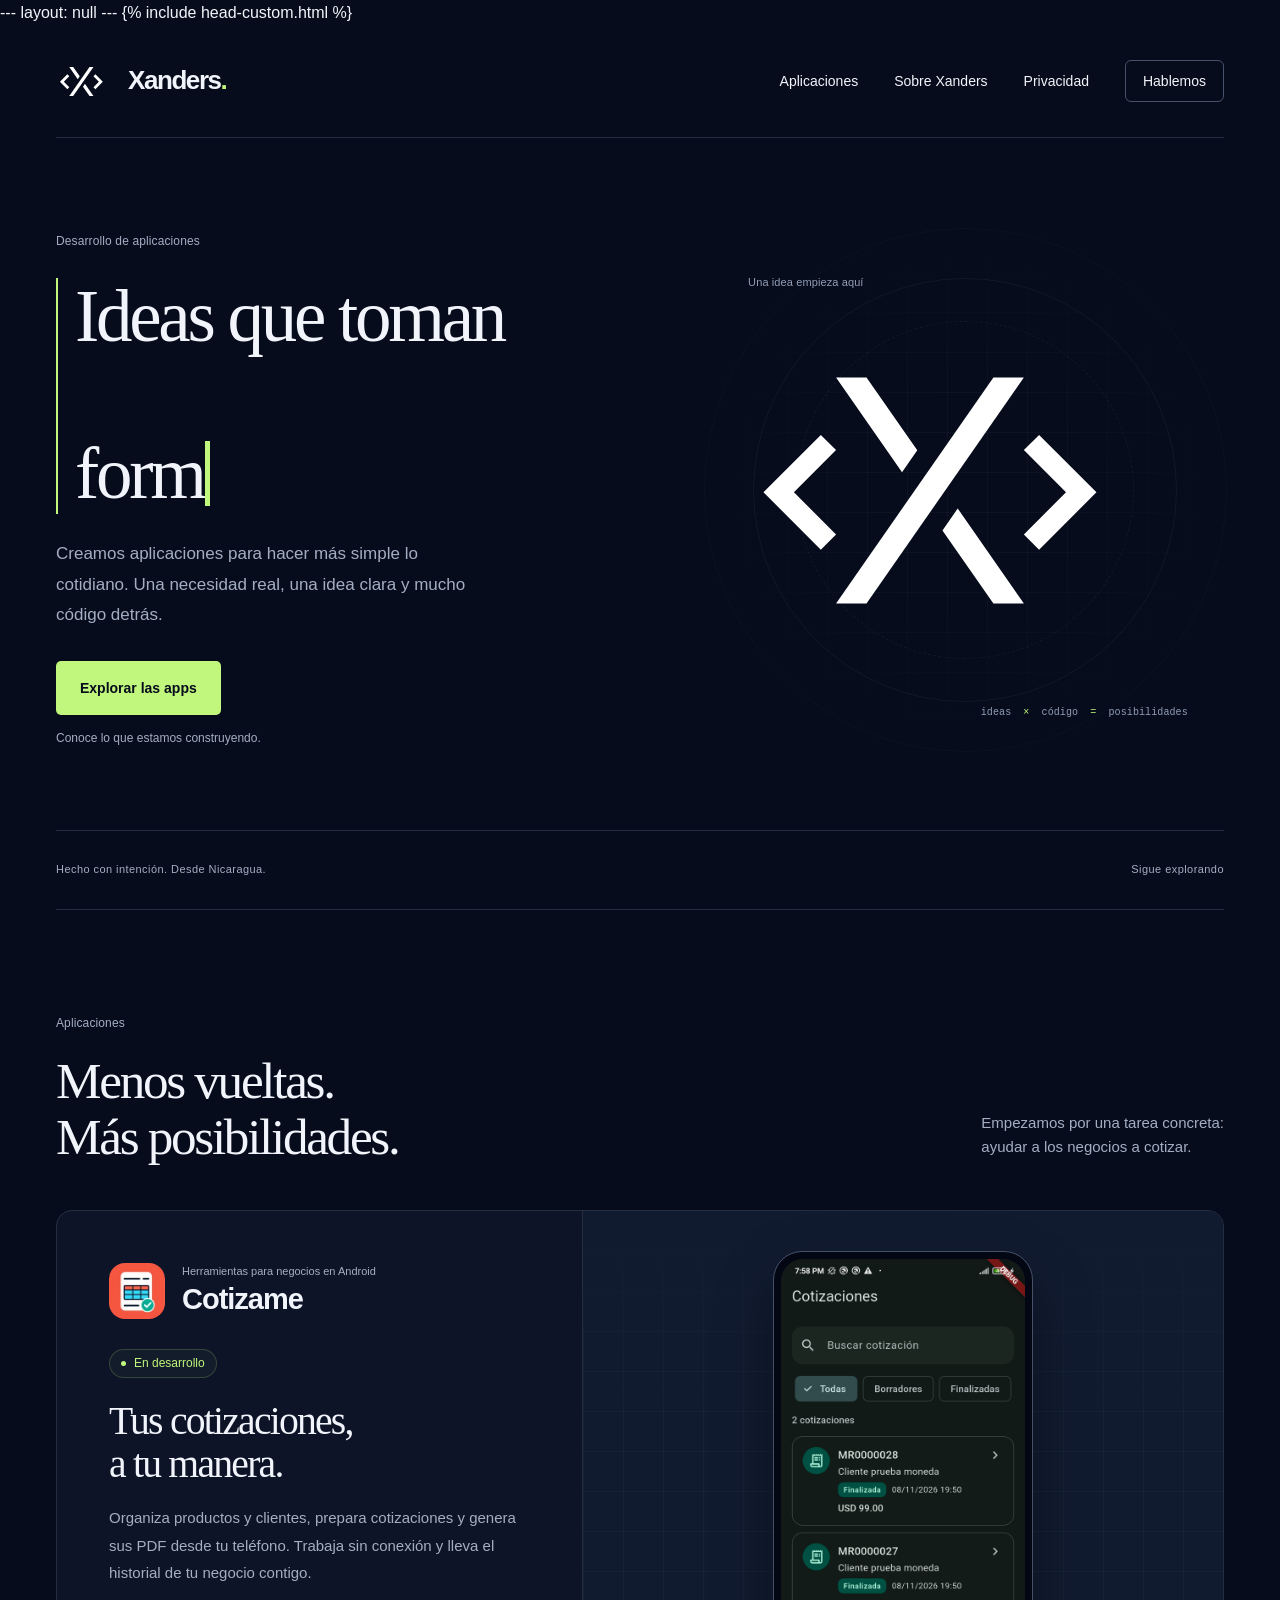
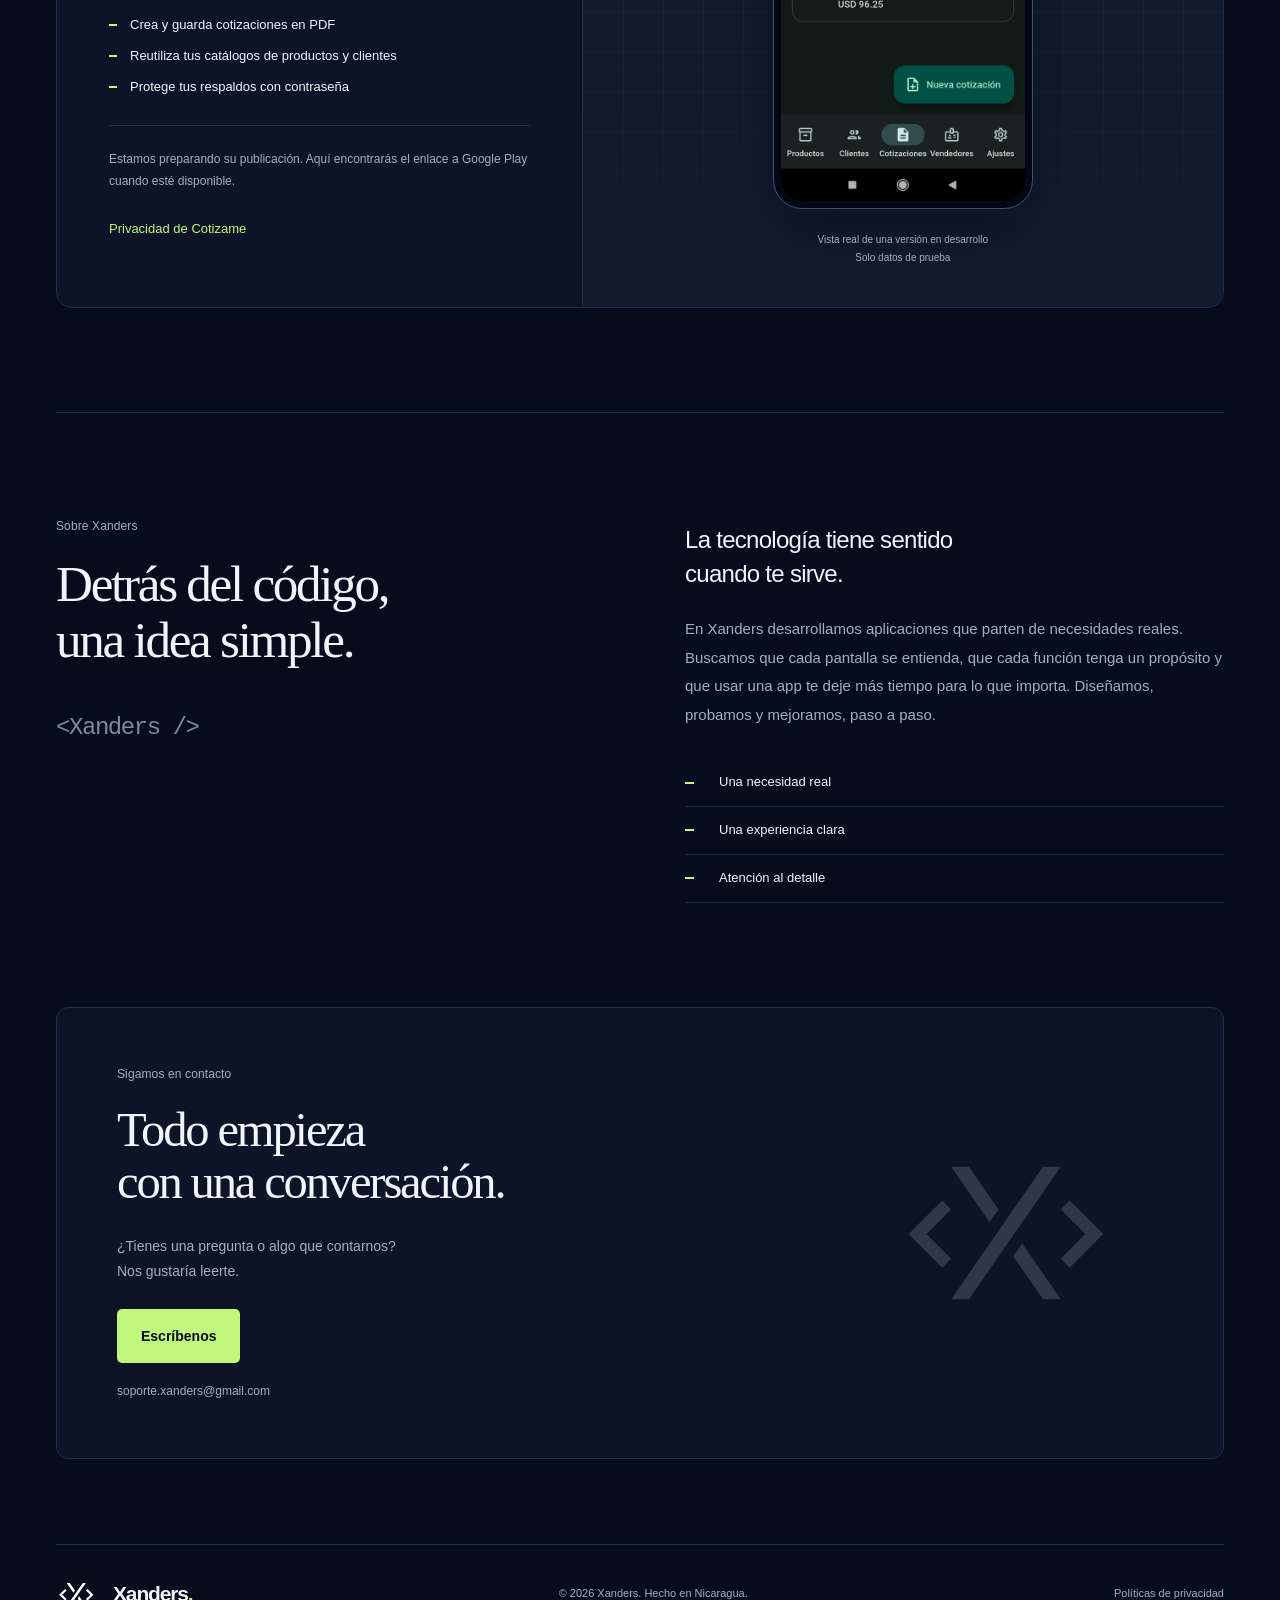
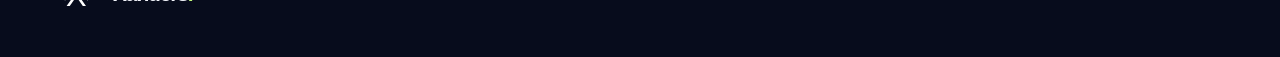
==== index.html @ b8c900ae "Move hero caret while typing" ====
---
layout: null
---
<!doctype html>
<html lang="es">
  <head>
    <meta charset="utf-8">
    <meta name="viewport" content="width=device-width, initial-scale=1">
    <meta name="theme-color" content="#070c1c">
    <meta name="description" content="Xanders desarrolla aplicaciones para hacer más simple lo cotidiano. Descubre Cotizame, nuestra app de cotizaciones para Android en desarrollo.">
    <meta property="og:type" content="website">
    <meta property="og:locale" content="es_NI">
    <meta property="og:site_name" content="Xanders">
    <meta property="og:title" content="Xanders — Ideas que toman forma de app">
    <meta property="og:description" content="Aplicaciones con una idea clara: hacer más simple lo cotidiano. Conoce lo que estamos construyendo.">
    <meta property="og:url" content="https://xanders.me/">
    <link rel="canonical" href="https://xanders.me/">
    <link rel="icon" href="/assets/xanders/favicon.svg" type="image/svg+xml">
    <link rel="stylesheet" href="/assets/xanders/site.css?v=5">
    <title>Xanders — Ideas que toman forma de app</title>
    {% include head-custom.html %}
  </head>
  <body id="inicio">
    <a class="skip-link" href="#contenido">Saltar al contenido</a>

    <header class="site-header wrap">
      <a class="brand" href="#inicio" aria-label="Xanders, inicio">
        <img src="/assets/xanders/logo.svg" width="60" height="37" alt="">
        <span>Xanders<span class="brand-dot">.</span></span>
      </a>
      <nav aria-label="Navegación principal">
        <a href="#aplicaciones">Aplicaciones</a>
        <a href="#nosotros">Sobre Xanders</a>
        <a href="/privacidad/">Privacidad</a>
        <a class="nav-contact" href="#contacto">Hablemos</a>
      </nav>
    </header>

    <main id="contenido" tabindex="-1">
      <section class="hero wrap" aria-labelledby="hero-title">
        <div class="hero-copy">
          <p class="eyebrow">Desarrollo de aplicaciones</p>
          <h1 id="hero-title">Ideas que toman<br>forma de app.</h1>
          <p class="hero-description">Creamos aplicaciones para hacer más simple lo cotidiano. Una necesidad real, una idea clara y mucho código detrás.</p>
          <a class="button button-primary" href="#aplicaciones">Explorar las apps</a>
          <p class="hero-footnote">Conoce lo que estamos construyendo.</p>
        </div>

        <div class="hero-art" aria-hidden="true">
          <div class="art-grid"></div>
          <span class="art-caption art-caption-top">Una idea empieza aquí</span>
          <div class="logo-orbit"></div>
          <img class="hero-logo" src="/assets/xanders/logo.svg" width="459" height="283" alt="" fetchpriority="high">
          <span class="art-caption art-caption-bottom">ideas <span>×</span> código <span>=</span> posibilidades</span>
        </div>

        <div class="hero-baseline">
          <span>Hecho con intención. Desde Nicaragua.</span>
          <a href="#aplicaciones">Sigue explorando</a>
        </div>
      </section>

      <section class="apps-section section wrap" id="aplicaciones" aria-labelledby="apps-title">
        <div class="section-heading">
          <div>
            <p class="eyebrow">Aplicaciones</p>
            <h2 id="apps-title">Menos vueltas.<br>Más posibilidades.</h2>
          </div>
          <p>Empezamos por una tarea concreta:<br class="desktop-break"> ayudar a los negocios a cotizar.</p>
        </div>

        <article class="app-card" aria-labelledby="cotizame-title">
          <div class="app-copy">
            <div class="app-heading">
              <img class="app-icon" src="/assets/xanders/cotizame-icon.webp" width="64" height="64" alt="" loading="lazy" decoding="async">
              <div>
                <p class="app-platform">Herramientas para negocios en Android</p>
                <h3 id="cotizame-title">Cotizame</h3>
              </div>
            </div>
            <p class="status"><span aria-hidden="true"></span> En desarrollo</p>
            <h4>Tus cotizaciones,<br>a tu manera.</h4>
            <p class="app-description">Organiza productos y clientes, prepara cotizaciones y genera sus PDF desde tu teléfono. Trabaja sin conexión y lleva el historial de tu negocio contigo.</p>
            <ul class="app-features">
              <li><span aria-hidden="true"></span> Crea y guarda cotizaciones en PDF</li>
              <li><span aria-hidden="true"></span> Reutiliza tus catálogos de productos y clientes</li>
              <li><span aria-hidden="true"></span> Protege tus respaldos con contraseña</li>
            </ul>
            <p class="availability">Estamos preparando su publicación. Aquí encontrarás el enlace a Google Play cuando esté disponible.</p>
            <a class="text-link" href="/cotizame/privacidad/">Privacidad de Cotizame</a>
          </div>

          <figure class="app-preview">
            <div class="preview-grid" aria-hidden="true"></div>
            <div class="phone-frame">
              <img src="/assets/xanders/cotizame-screen.webp" width="576" height="1280" alt="Pantalla real de Cotizame: búsqueda y filtros de cotizaciones, dos cotizaciones finalizadas con datos de prueba y el botón Nueva cotización." loading="lazy" decoding="async">
            </div>
            <figcaption>Vista real de una versión en desarrollo<br>Solo datos de prueba</figcaption>
          </figure>
        </article>
      </section>

      <section class="about-section section wrap" id="nosotros" aria-labelledby="about-title">
        <div class="about-intro">
          <p class="eyebrow">Sobre Xanders</p>
          <h2 id="about-title">Detrás del código,<br>una idea simple.</h2>
          <span class="code-signature" aria-hidden="true">&lt;Xanders /&gt;</span>
        </div>
        <div class="about-copy">
          <p class="about-statement">La tecnología tiene sentido<br class="desktop-break"> cuando te sirve.</p>
          <p>En Xanders desarrollamos aplicaciones que parten de necesidades reales. Buscamos que cada pantalla se entienda, que cada función tenga un propósito y que usar una app te deje más tiempo para lo que importa. Diseñamos, probamos y mejoramos, paso a paso.</p>
          <div class="principles">
            <div><span class="principle-marker" aria-hidden="true"></span><span>Una necesidad real</span></div>
            <div><span class="principle-marker" aria-hidden="true"></span><span>Una experiencia clara</span></div>
            <div><span class="principle-marker" aria-hidden="true"></span><span>Atención al detalle</span></div>
          </div>
        </div>
      </section>

      <section class="contact-section wrap" id="contacto" aria-labelledby="contact-title">
        <div class="contact-panel">
          <div>
            <p class="eyebrow">Sigamos en contacto</p>
            <h2 id="contact-title">Todo empieza<br>con una conversación.</h2>
            <p>¿Tienes una pregunta o algo que contarnos?<br>Nos gustaría leerte.</p>
            <a class="button button-primary" href="mailto:soporte.xanders@gmail.com">Escríbenos</a>
            <a class="contact-email" href="mailto:soporte.xanders@gmail.com">soporte.xanders@gmail.com</a>
          </div>
          <img class="contact-logo" src="/assets/xanders/logo.svg" width="276" height="170" alt="" loading="lazy" aria-hidden="true">
        </div>
      </section>
    </main>

    <script>
      (function () {
        var heading = document.getElementById("hero-title");
        var reducedMotion = window.matchMedia("(prefers-reduced-motion: reduce)").matches;

        if (!heading || reducedMotion || typeof window.setTimeout !== "function") {
          return;
        }

        var lines = ["Ideas que toman", "forma de app."];
        var typedHeading = document.createDocumentFragment();

        lines.forEach(function (line, lineIndex) {
          var typedLine = document.createElement("span");

          typedLine.className = "typed-line";
          typedLine.setAttribute("aria-hidden", "true");
          typedHeading.appendChild(typedLine);

          if (lineIndex < lines.length - 1) {
            typedHeading.appendChild(document.createElement("br"));
          }
        });

        heading.textContent = "";
        heading.classList.add("typing");
        heading.appendChild(typedHeading);

        var cursor = document.createElement("span");
        cursor.className = "console-caret";
        cursor.setAttribute("aria-hidden", "true");
        heading.appendChild(cursor);

        var lineElements = Array.from(heading.querySelectorAll(".typed-line"));
        var characterIndex = 0;

        function typeCharacter() {
          if (characterIndex >= lines.join("").length) {
            cursor.classList.add("typing-finished");
            return;
          }

          var lineIndex = characterIndex < lines[0].length ? 0 : 1;
          var localIndex = lineIndex === 0 ? characterIndex : characterIndex - lines[0].length;
          var characterSpan = document.createElement("span");
          characterSpan.textContent = lines[lineIndex][localIndex] === " " ? "\u00a0" : lines[lineIndex][localIndex];
          characterSpan.className = "typed-character";
          lineElements[lineIndex].appendChild(characterSpan);
          lineElements[lineIndex].appendChild(cursor);

          characterIndex += 1;
          window.setTimeout(typeCharacter, 72);
        }

        window.setTimeout(typeCharacter, 420);


      }());
    </script>

    <footer class="site-footer wrap">
      <a class="brand footer-brand" href="#inicio" aria-label="Xanders, volver al inicio">
        <img src="/assets/xanders/logo.svg" width="48" height="30" alt="">
        <span>Xanders<span class="brand-dot">.</span></span>
      </a>
      <span class="footer-note">© 2026 Xanders. Hecho en Nicaragua.</span>
      <a class="footer-privacy" href="/privacidad/">Políticas de privacidad</a>
    </footer>
  </body>
</html>
---- assets/xanders/site.css ----
/* Xanders: midnight blue, warm white, and one lime interaction accent. */
:root {
  color-scheme: dark;
  --background: #070c1c;
  --surface: #0d1428;
  --text: #f1f4fa;
  --muted: #a4aec3;
  --accent: #c0f77c;
  --line: #242e43;
  --mono: "Cascadia Code", "SFMono-Regular", Consolas, monospace;
  --body-font: "Segoe UI", -apple-system, BlinkMacSystemFont, sans-serif;
  --display-font: Georgia, "Times New Roman", serif;
  font-family: var(--body-font);
  background: var(--background);
  color: var(--text);
  font-synthesis: none;
  text-rendering: optimizeLegibility;
  -webkit-font-smoothing: antialiased;
}

*, *::before, *::after { box-sizing: border-box; }
html { scroll-behavior: smooth; scroll-padding-top: 32px; }
body { margin: 0; line-height: 1.6; }
::selection { background: var(--accent); color: var(--background); }
img { display: block; max-width: 100%; height: auto; }
a { color: inherit; text-decoration: none; text-underline-offset: 5px; }
a:focus-visible { outline: 2px solid var(--accent); outline-offset: 7px; border-radius: 3px; }
main:focus { outline: none; }
h1, h2, h3, h4, p, figure { margin: 0; }
h1, h2, h3, h4 { font-weight: 600; }
h1, h2, h4 { font-family: var(--display-font); font-weight: 400; letter-spacing: -0.045em; line-height: 1.08; }
.wrap { width: min(1200px, calc(100% - 112px)); margin-inline: auto; }
.skip-link { position: absolute; left: 24px; top: -100px; z-index: 5; padding: 12px 20px; background: var(--accent); color: var(--background); font-weight: 600; }
.skip-link:focus { top: 12px; }
.site-header { min-height: 112px; display: flex; justify-content: space-between; align-items: center; gap: 24px; border-bottom: 1px solid var(--line); }
.brand { display: inline-flex; align-items: center; gap: 12px; font-size: 26px; font-weight: 650; letter-spacing: -0.055em; }
.brand-dot { color: var(--accent); }
.site-header nav { display: flex; align-items: center; gap: 36px; font-size: 14px; }
.site-header nav a { padding-block: 12px; }
.site-header nav a:hover { color: var(--accent); }
.site-header .nav-contact { border: 1px solid #46516a; border-radius: 6px; padding: 9px 17px; }
.nav-contact:hover { border-color: var(--accent); }
.hero { display: grid; grid-template-columns: 1.2fr 1fr; align-items: center; column-gap: 30px; padding-top: 94px; }
.eyebrow { font: 12px/1.6 var(--body-font); letter-spacing: 0.01em; color: var(--muted); }
h1 { font-size: clamp(52px, 5.7vw, 82px); margin: 27px 0 25px; }
.hero h1 { padding-left: 17px; border-left: 2px solid var(--accent); }
.hero-description { max-width: 430px; color: var(--muted); font-size: 17px; line-height: 1.8; }
.button { display: inline-flex; align-items: center; justify-content: center; min-height: 54px; padding: 13px 23px; border: 1px solid transparent; border-radius: 5px; font-size: 14px; font-weight: 650; transition: transform 180ms ease, background-color 180ms ease, box-shadow 180ms ease; }
.button-primary { background: var(--accent); color: var(--background); }
.button-primary:hover { background: #d1ffa0; transform: translateY(-2px); box-shadow: 0 5px 22px #c0f77c14; }
.button-primary:active { transform: translateY(0); }
.hero .button { margin-top: 30px; }
.hero-footnote { margin-top: 14px; font-size: 12px; color: var(--muted); }
.hero-art { position: relative; display: grid; place-items: center; align-self: stretch; min-height: 416px; isolation: isolate; }
.art-grid, .preview-grid { position: absolute; inset: 0; z-index: -1; background-image: linear-gradient(#8eacc00c 1px, transparent 1px), linear-gradient(90deg, #8eacc00c 1px, transparent 1px); background-size: 40px 40px; mask-image: radial-gradient(ellipse at center, #000 25%, transparent 72%); }
.logo-orbit { position: absolute; width: 82%; aspect-ratio: 1; border: 1px solid #a4aec313; border-radius: 50%; }
.logo-orbit::before, .logo-orbit::after { content: ""; position: absolute; inset: 10%; border: 1px dashed #a4aec315; border-radius: 50%; }
.logo-orbit::after { inset: -12%; border-style: solid; border-color: #a4aec30a; }
.hero-logo { width: 90%; position: relative; }
.art-caption { position: absolute; font: 11px/1.8 var(--body-font); letter-spacing: 0.01em; color: #929eb5; }
.art-caption-top { top: 8%; left: 8%; }
.art-caption-bottom { bottom: 5%; right: 7%; font-family: var(--mono); font-size: 10px; }
.art-caption-bottom span { color: var(--accent); margin-inline: 6px; }
.hero-baseline { grid-column: 1 / -1; margin-top: 82px; padding: 27px 0; border-block: 1px solid var(--line); display: flex; justify-content: space-between; align-items: center; gap: 20px; color: var(--muted); font-size: 11px; letter-spacing: 0.04em; }
.hero-baseline a { display: flex; align-items: center; gap: 40px; min-height: 24px; }
.hero-baseline a:hover { color: var(--text); }
.section { padding-block: 104px; }
.section-heading { display: flex; align-items: flex-end; justify-content: space-between; gap: 40px; margin-bottom: 46px; }
h2 { font-size: clamp(36px, 4vw, 54px); margin-top: 20px; }
.section-heading > p { color: var(--muted); font-size: 15px; padding-bottom: 5px; }
.app-card { display: grid; grid-template-columns: .9fr 1.1fr; border: 1px solid var(--line); border-radius: 16px; background: var(--surface); overflow: hidden; }
.app-copy { padding: 52px; }
.app-heading { display: flex; align-items: center; gap: 17px; }
.app-icon { border-radius: 16px; flex: 0 0 56px; width: 56px; height: 56px; }
.app-platform { font-size: 11px; color: var(--muted); }
h3 { font-size: 29px; letter-spacing: -0.035em; line-height: 1.3; }
.status { display: inline-flex; align-items: center; gap: 8px; color: var(--accent); background: #c0f77c09; border: 1px solid #c0f77c30; border-radius: 100px; margin-top: 30px; padding: 4px 11px; font: 12px/1.6 var(--body-font); }
.status > span { width: 5px; height: 5px; border-radius: 50%; background: currentColor; }
h4 { font-size: clamp(32px, 3.1vw, 43px); margin-block: 22px 18px; }
.app-description { color: var(--muted); font-size: 15px; line-height: 1.85; }
.app-features { padding: 0; margin: 28px 0; list-style: none; font-size: 13px; }
.app-features li { display: flex; gap: 13px; margin-block: 10px; }
.app-features li > span { flex: 0 0 8px; height: 2px; margin-top: .7em; background: var(--accent); }
.availability { border-top: 1px solid var(--line); padding-top: 23px; margin-bottom: 16px; font-size: 12px; color: var(--muted); line-height: 1.8; }
.text-link { display: inline-flex; align-items: center; gap: 28px; padding-block: 10px; color: var(--accent); font-size: 13px; }
.text-link:hover { text-decoration: underline; }
.app-preview { position: relative; isolation: isolate; display: flex; flex-direction: column; align-items: center; justify-content: center; gap: 22px; padding: 40px 30px; background: #111b30; border-left: 1px solid var(--line); }
.preview-grid { mask-image: linear-gradient(transparent, #000 30%, #000 60%, transparent); }
.phone-frame { width: min(260px, 100%); padding: 7px; background: #030714; border: 1px solid #455169; border-radius: 29px; box-shadow: 0 24px 60px #0005; }
.phone-frame img { width: 100%; border-radius: 22px; }
figcaption { font-size: 10px; line-height: 1.8; color: var(--muted); text-align: center; }
.about-section { display: grid; grid-template-columns: 1fr 1fr; gap: 90px; border-top: 1px solid var(--line); }
.code-signature { display: block; margin-top: 44px; color: #7d899f; font: 24px/1.4 var(--mono); letter-spacing: -0.06em; }
.about-statement { font-size: 24px; line-height: 1.4; font-weight: 500; letter-spacing: -0.03em; margin: 6px 0 25px; }
.about-copy > p + p { color: var(--muted); font-size: 15px; line-height: 1.9; }
.principles { margin-top: 30px; }
.principles > div { display: flex; gap: 25px; padding-block: 13px; border-bottom: 1px solid var(--line); font-size: 13px; }
.principle-marker { align-self: center; flex: 0 0 9px; height: 2px; background: var(--accent); }
.contact-section { padding-bottom: 85px; }
.contact-panel { position: relative; display: flex; justify-content: space-between; align-items: center; gap: 30px; padding: 57px 60px; border: 1px solid var(--line); border-radius: 12px; background: var(--surface); }
.contact-panel h2 { font-size: clamp(34px, 3.8vw, 50px); }
.contact-panel p:not(.eyebrow) { color: var(--muted); font-size: 14px; line-height: 1.8; margin-block: 25px; }
.contact-logo { width: 26%; opacity: 0.15; }
.contact-email { display: block; width: fit-content; margin-top: 19px; font-size: 12px; color: var(--muted); overflow-wrap: anywhere; }
.contact-email:hover { text-decoration: underline; color: var(--text); }
.site-footer { display: flex; align-items: center; justify-content: space-between; gap: 24px; padding-block: 28px 42px; border-top: 1px solid var(--line); }
.footer-brand { font-size: 21px; gap: 9px; }
.footer-note, .footer-privacy { font-size: 11px; color: var(--muted); }
.footer-privacy { padding-block: 12px; }
.footer-privacy:hover { color: var(--text); text-decoration: underline; }
.privacy-directory { min-height: 62vh; }
.privacy-directory h1 { max-width: 760px; margin: 20px 0 18px; font-size: clamp(42px, 5.7vw, 72px); }
.privacy-intro { max-width: 620px; color: var(--muted); font-size: 16px; line-height: 1.8; }
.privacy-list { display: grid; max-width: 850px; gap: 18px; padding: 0; margin: 42px 0 0; list-style: none; }
.privacy-card { display: flex; align-items: center; justify-content: space-between; gap: 32px; padding: 30px; border: 1px solid var(--line); border-radius: 12px; background: var(--surface); }
.privacy-card h2 { margin: 0; font-size: 28px; letter-spacing: -0.035em; }
.privacy-card-description { max-width: 540px; margin-top: 16px; color: var(--muted); font-size: 13px; line-height: 1.8; }
.privacy-card .button { flex: 0 0 auto; }
.policy-page h1 { max-width: 820px; margin: 14px 0 0; font-size: clamp(42px, 5.7vw, 72px); }
.policy-back-link { display: inline-flex; margin-bottom: 34px; color: var(--accent); font-size: 12px; }
.policy-back-link:hover { text-decoration: underline; }
.policy-summary { max-width: 780px; margin-top: 28px; padding: 20px 24px; border: 1px solid #c0f77c30; border-left: 3px solid var(--accent); border-radius: 0 8px 8px 0; background: linear-gradient(110deg, #c0f77c0b, transparent); color: var(--text); font-size: 15px; line-height: 1.85; }
.policy-document { max-width: 900px; margin-top: 58px; }
.policy-section { padding-block: 27px; border-top: 1px solid var(--line); }
.policy-section h2 { margin: 0 0 11px; color: var(--text); font-size: clamp(23px, 2.5vw, 30px); letter-spacing: -0.035em; }
.policy-section p { max-width: 850px; color: var(--muted); font-size: 14px; line-height: 1.9; }
.policy-section p + p { margin-top: 12px; }
.policy-section a { color: var(--accent); text-decoration: underline; text-underline-offset: 4px; }
.policy-updated { margin-top: 10px; padding-top: 22px; border-top: 1px solid var(--line); color: var(--muted); font-size: 12px; }
.typing { position: relative; padding-right: 0.12em; }
.typed-line { position: relative; display: block; min-height: 1.08em; }

.typed-character { display: inline-block; opacity: 0; animation: character-type 1ms both; }
.console-caret { display: inline-block; width: 0.06em; height: 0.88em; margin-left: 0.02em; background: var(--accent); vertical-align: -0.1em; animation: caret-blink 700ms steps(1, end) infinite; }
.console-caret.typing-finished { opacity: 0; animation: none; }
@keyframes character-type { to { opacity: 1; } }
@keyframes caret-blink { 0%, 49% { opacity: 1; } 50%, 100% { opacity: 0; } }

@keyframes mark-arrive {
  from { opacity: 0; transform: translateY(12px) scale(.96); }
  to { opacity: 1; transform: translateY(0) scale(1); }
}

@media (prefers-reduced-motion: no-preference) {
  .hero-copy > .eyebrow,
  .hero-copy > h1,
  .hero-copy > .hero-description,
  .hero-copy > .button,
  .hero-copy > .hero-footnote {
    animation: hero-copy-arrive 650ms cubic-bezier(.2, .75, .25, 1) both;
  }

  .hero-copy > h1 { animation-delay: 80ms; }
  .hero-copy > .hero-description { animation-delay: 160ms; }
  .hero-copy > .button { animation-delay: 240ms; }
  .hero-copy > .hero-footnote { animation-delay: 320ms; }

  .hero-logo { animation: mark-arrive 850ms cubic-bezier(.16, 1, .3, 1) both; }
}

@keyframes hero-copy-arrive {
  from { opacity: 0; transform: translateY(10px); }
  to { opacity: 1; transform: translateY(0); }
}

@media (min-width: 1600px) { .hero { padding-top: 110px; } }
@media (max-width: 1100px) {
  .wrap { width: calc(100% - 72px); }
  .hero { gap: 24px; padding-top: 70px; }
  .hero-art { min-height: 350px; }
  .app-copy { padding: 36px; }
  .about-section { gap: 48px; }
  .contact-panel { padding: 45px; }
}

@media (max-width: 800px) {
  .wrap { width: calc(100% - 48px); }
  .site-header { min-height: 95px; }
  .site-header nav { gap: 20px; font-size: 12px; }
  .brand { font-size: 23px; gap: 8px; }
  .brand img { width: 47px; }
  .site-header .nav-contact { padding: 9px 12px; }
  .hero { grid-template-columns: 1.25fr 1fr; padding-top: 60px; gap: 15px; }
  h1 { font-size: 49px; }
  .hero-art { min-height: 320px; }
  .art-caption { font-size: 8px; }
  .hero-description { font-size: 15px; }
  .hero-baseline { margin-top: 55px; }
  .section { padding-block: 75px; }
  .section-heading { gap: 26px; }
  .section-heading > p { max-width: 215px; font-size: 13px; }
  .app-card { grid-template-columns: 1.1fr 1fr; }
  .app-copy { padding: 30px 24px; }
  .app-heading { gap: 12px; }
  .app-platform { font-size: 10px; }
  .app-icon { flex-basis: 43px; width: 43px; height: 43px; border-radius: 11px; }
  .app-description { font-size: 14px; }
  .app-features { font-size: 12px; }
  .app-preview { padding: 30px 22px; }
  .about-section { gap: 35px; }
  .about-statement { font-size: 21px; }
  .about-copy > p + p { font-size: 14px; }
  .contact-panel { padding: 38px; }
  .contact-logo { width: 22%; }
  .site-footer { flex-wrap: wrap; }
  .footer-note { flex: 1; text-align: right; }
  .footer-privacy { margin-left: auto; }
}

@media (max-width: 600px) {
  .wrap { width: calc(100% - 40px); }
  .site-header { flex-wrap: wrap; justify-content: center; padding-block: 22px 14px; gap: 16px; }
  .site-header .brand { margin-right: auto; }
  .site-header nav { width: 100%; justify-content: space-between; gap: 0; font-size: 12px; }
  .site-header nav a { min-height: 44px; display: inline-flex; align-items: center; }
  .site-header .nav-contact { padding: 8px; }
  .hero { grid-template-columns: 1fr; padding-top: 47px; gap: 0; }
  .eyebrow { font-size: 10px; gap: 10px; }
  h1 { font-size: clamp(43px, 9.8vw, 59px); margin-block: 22px; }
  .hero-description { font-size: 15px; max-width: 340px; }
  .hero .button { margin-top: 26px; }
  .hero-art { min-height: 0; aspect-ratio: 1.5; width: min(100%, 400px); margin: 43px auto 0; }
  .hero-logo { width: 70%; }
  .logo-orbit { width: 60%; }
  .art-caption { font-size: 9px; }
  .art-caption-top { top: 1%; left: 8%; }
  .art-caption-bottom { bottom: 0; right: 8%; }
  .hero-baseline { margin-top: 40px; padding-block: 20px; font-size: 10px; align-items: start; }
  .hero-baseline > span { max-width: 150px; }
  .hero-baseline a { gap: 12px; }
  .section { padding-block: 60px; }
  h2 { font-size: clamp(33px, 8vw, 42px); }
  .section-heading { display: block; margin-bottom: 28px; }
  .section-heading > p { max-width: 330px; margin-top: 22px; font-size: 14px; }
  .desktop-break { display: none; }
  .app-card { grid-template-columns: 1fr; }
  .app-copy { padding: 29px 24px; }
  .app-icon { width: 50px; height: 50px; flex-basis: 50px; }
  .app-platform { font-size: 10px; }
  h4 { font-size: 36px; }
  .app-features { font-size: 12px; }
  .app-preview { border-left: 0; border-top: 1px solid var(--line); padding: 28px 28px 25px; }
  .phone-frame { width: 237px; }
  .about-section { grid-template-columns: 1fr; gap: 30px; }
  .code-signature { display: none; }
  .about-statement { font-size: 23px; }
  .contact-section { padding-bottom: 48px; }
  .contact-panel { padding: 30px 23px; }
  .contact-panel h2 { font-size: clamp(29px, 7.2vw, 42px); }
  .contact-logo { display: none; }
  .contact-email { font-size: 11px; }
  .site-footer { gap: 20px; padding-block: 25px 30px; }
  .footer-note { text-align: left; flex-basis: 100%; order: 3; font-size: 10px; }
  .footer-privacy { font-size: 10px; }
  .footer-brand { font-size: 20px; }
  .footer-brand img { width: 38px; }
  .privacy-directory { min-height: 58vh; }
  .privacy-intro { font-size: 14px; }
  .privacy-list { margin-top: 30px; }
  .privacy-card { align-items: flex-start; flex-direction: column; gap: 22px; padding: 24px 20px; }
  .privacy-card .button { width: 100%; }
  .policy-page.section { padding-block: 48px 60px; }
  .policy-page h1 { font-size: clamp(38px, 9vw, 56px); }
  .policy-back-link { margin-bottom: 28px; }
  .policy-summary { margin-top: 22px; padding: 17px 18px; font-size: 14px; }
  .policy-document { margin-top: 42px; }
  .policy-section { padding-block: 22px; }
  .policy-section h2 { font-size: 24px; }
  .policy-section p { font-size: 13px; }
}

@media (max-width: 360px) {
  .wrap { width: calc(100% - 32px); }
  .app-copy { padding-inline: 19px; }
  .contact-panel { padding-inline: 20px; }
  .site-footer { gap: 12px; }
}

@media (prefers-reduced-motion: reduce) {
  html { scroll-behavior: auto; }
  *, *::before, *::after { animation: none !important; transition: none !important; }
  .button:hover { transform: none; }
}
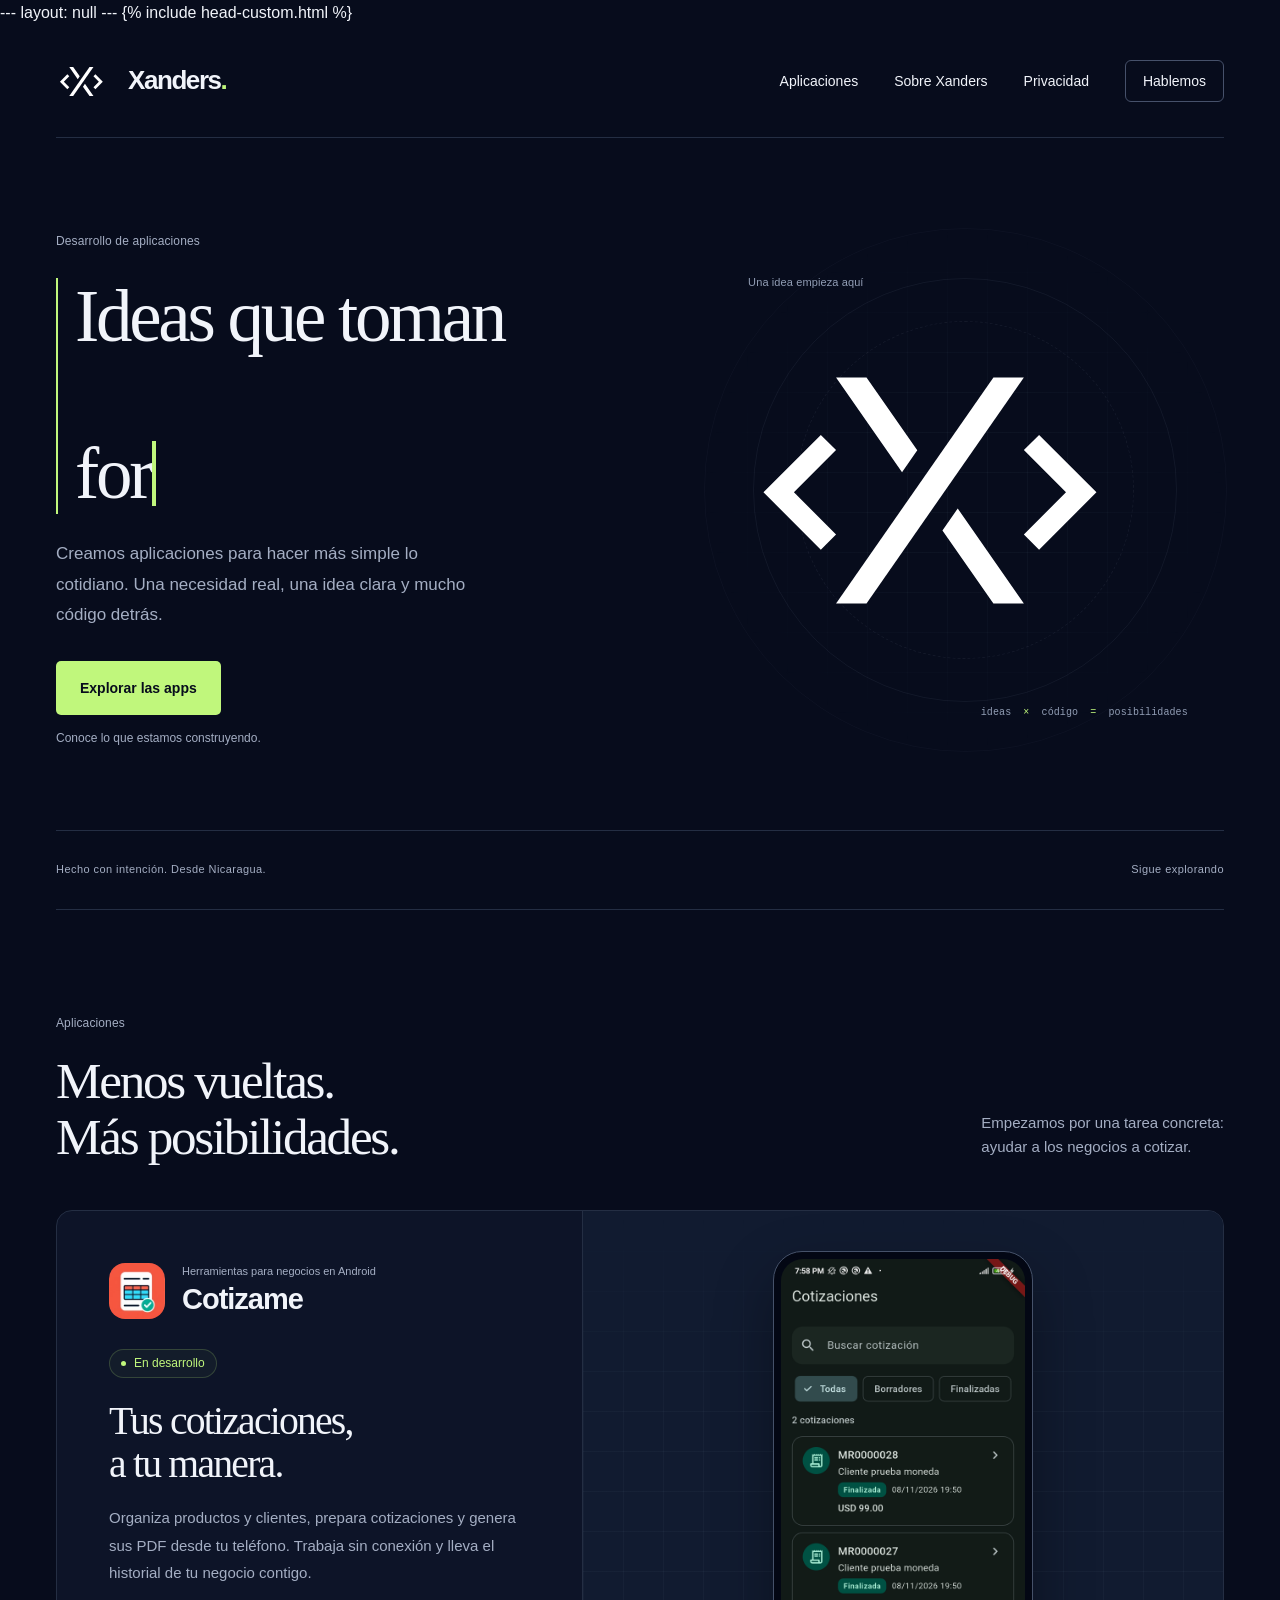
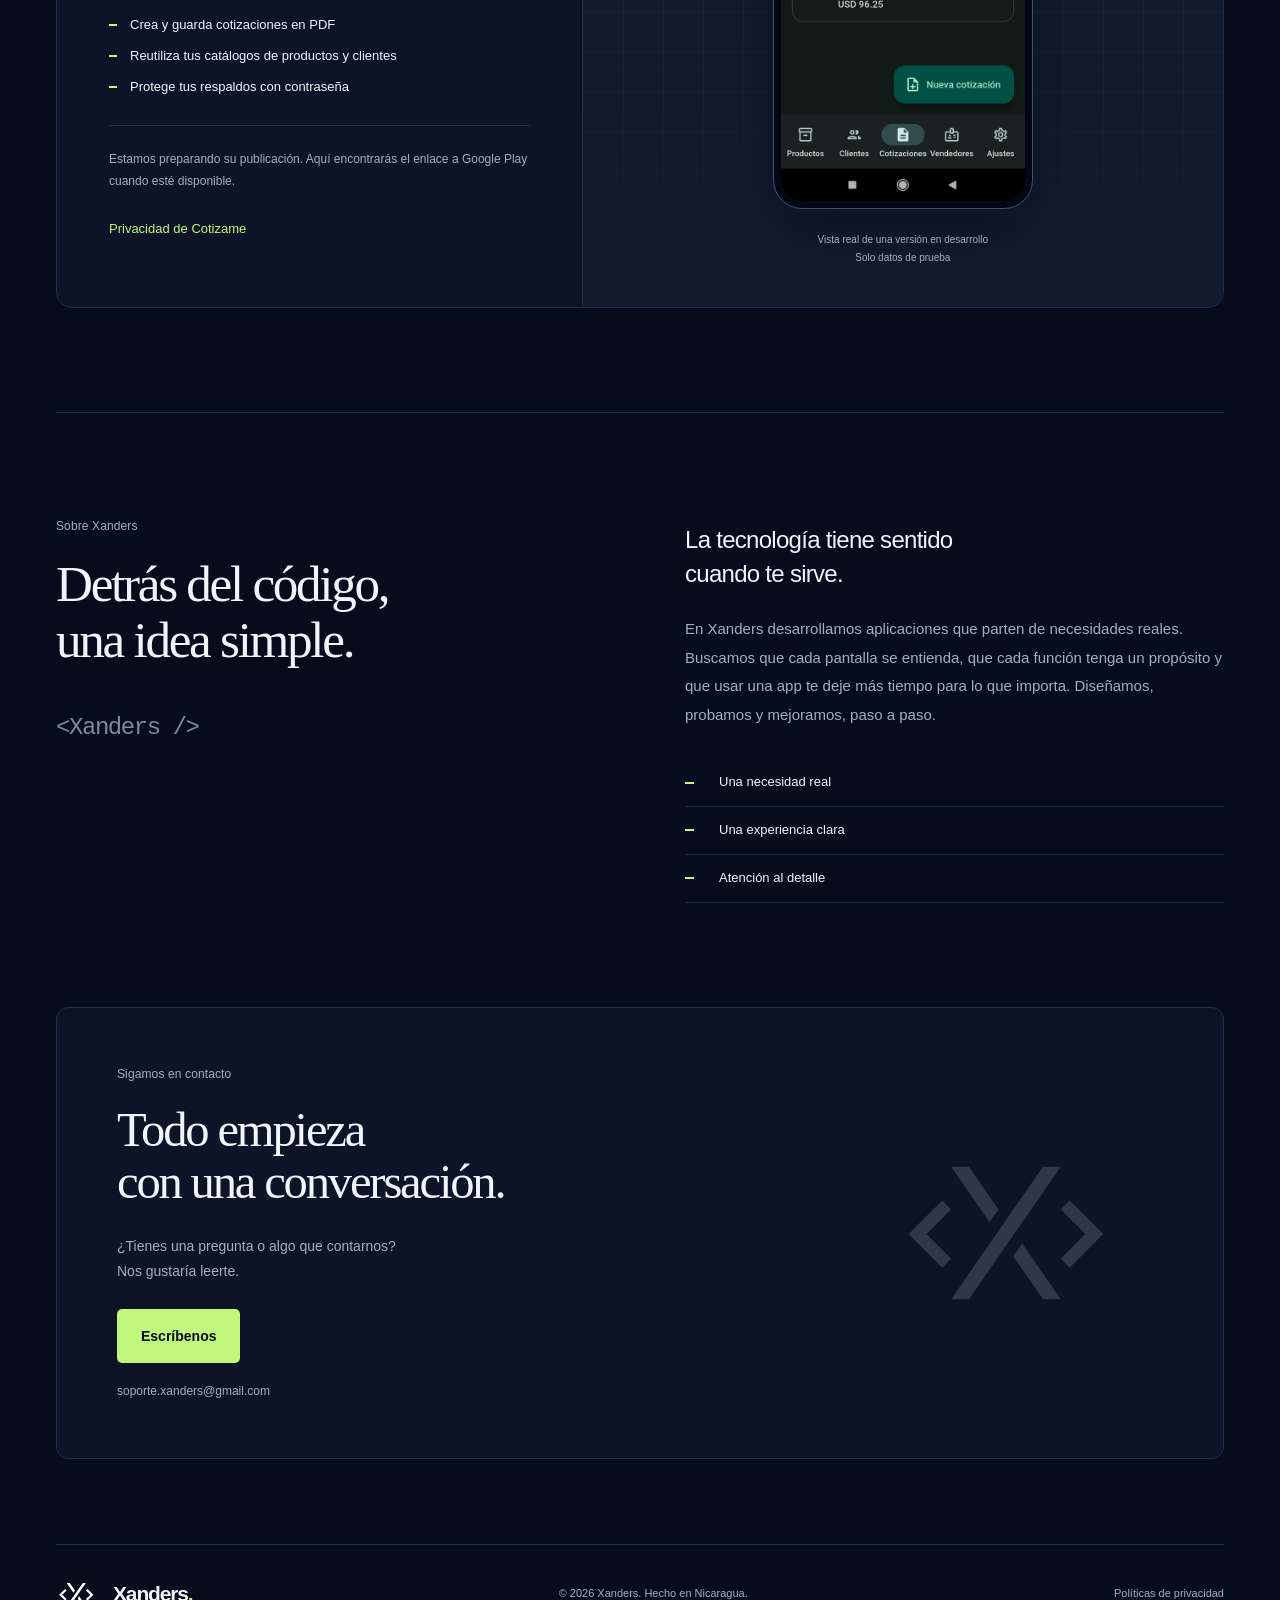
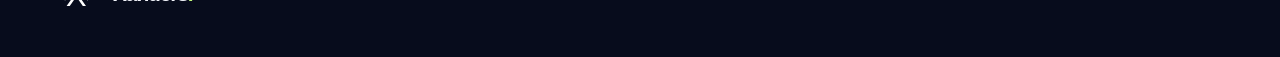
==== commit 3b07861a: "Advance hero caret after typed letters" ====
--- a/index.html
+++ b/index.html
@@ -165,6 +165,10 @@
         heading.appendChild(cursor);
 
         var lineElements = Array.from(heading.querySelectorAll(".typed-line"));
+        lineElements.forEach(function (lineElement) {
+          lineElement.appendChild(cursor);
+        });
+
         var characterIndex = 0;
 
         function typeCharacter() {
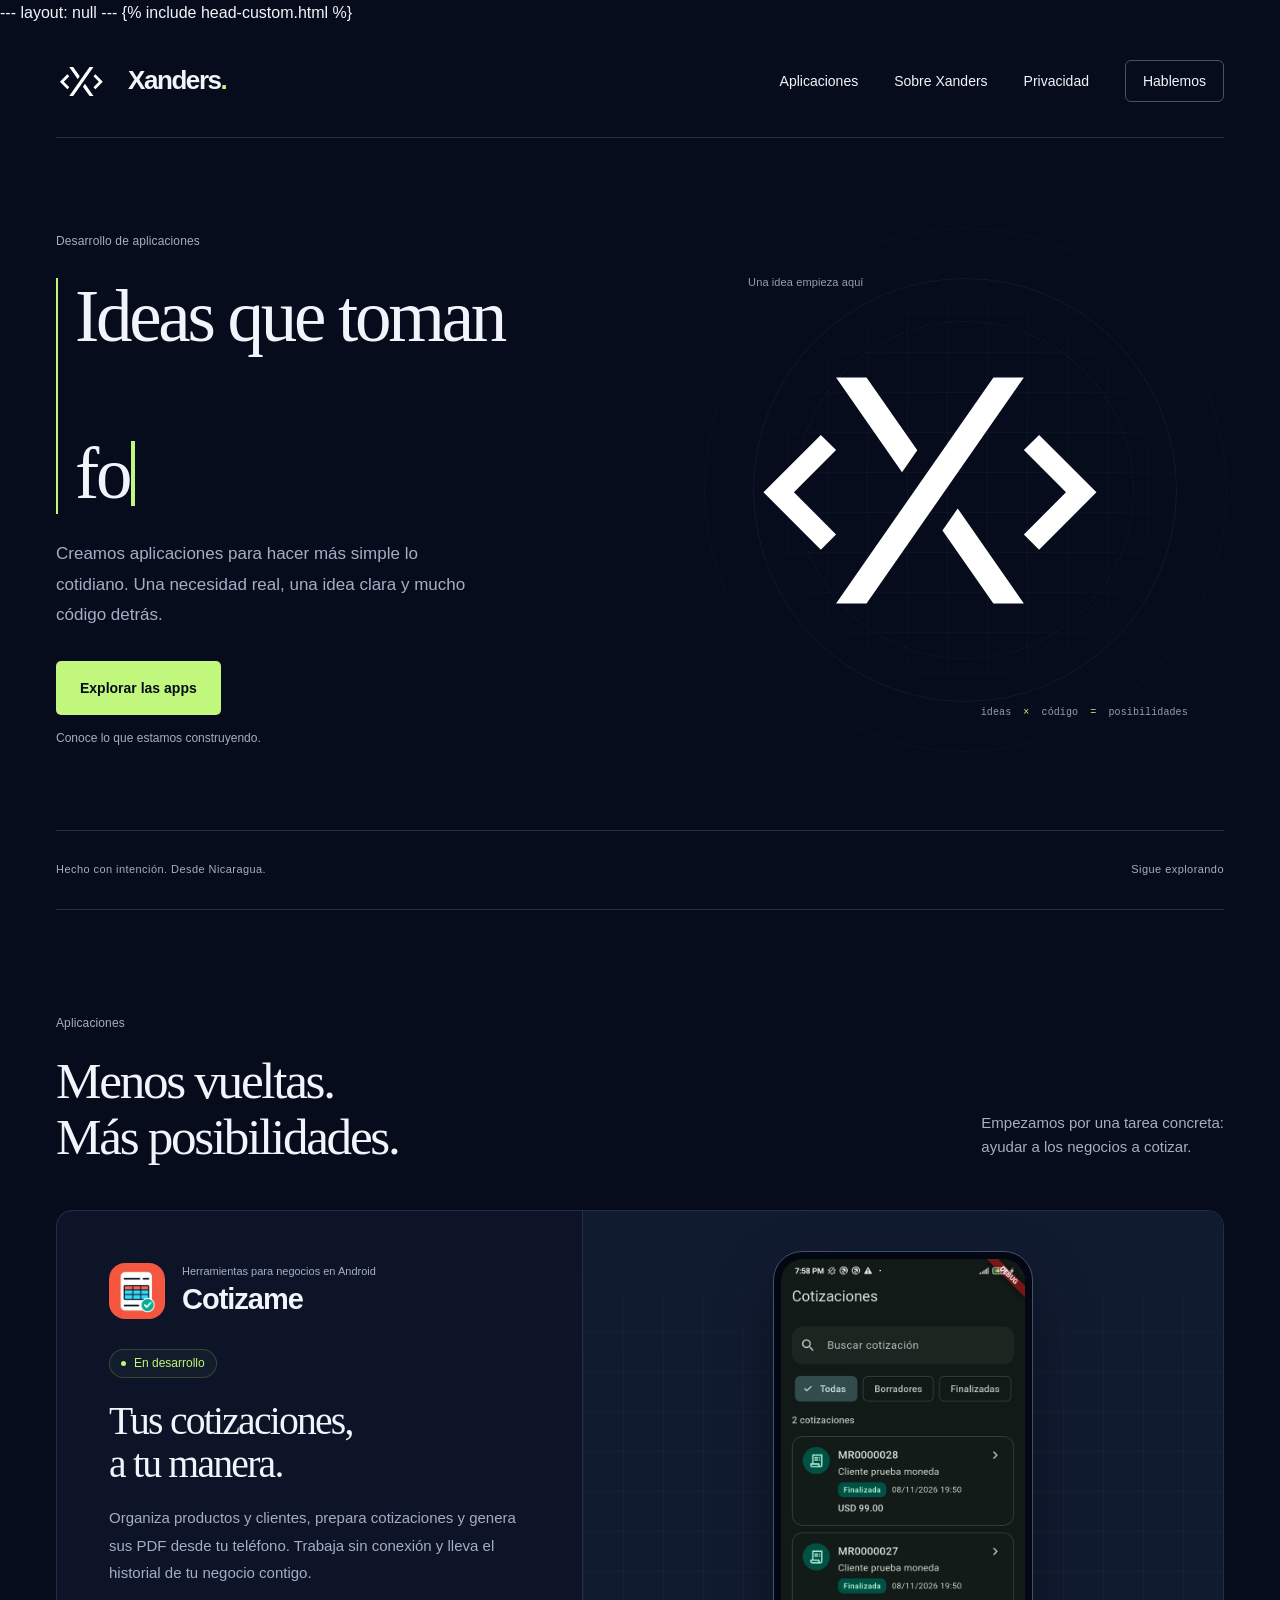
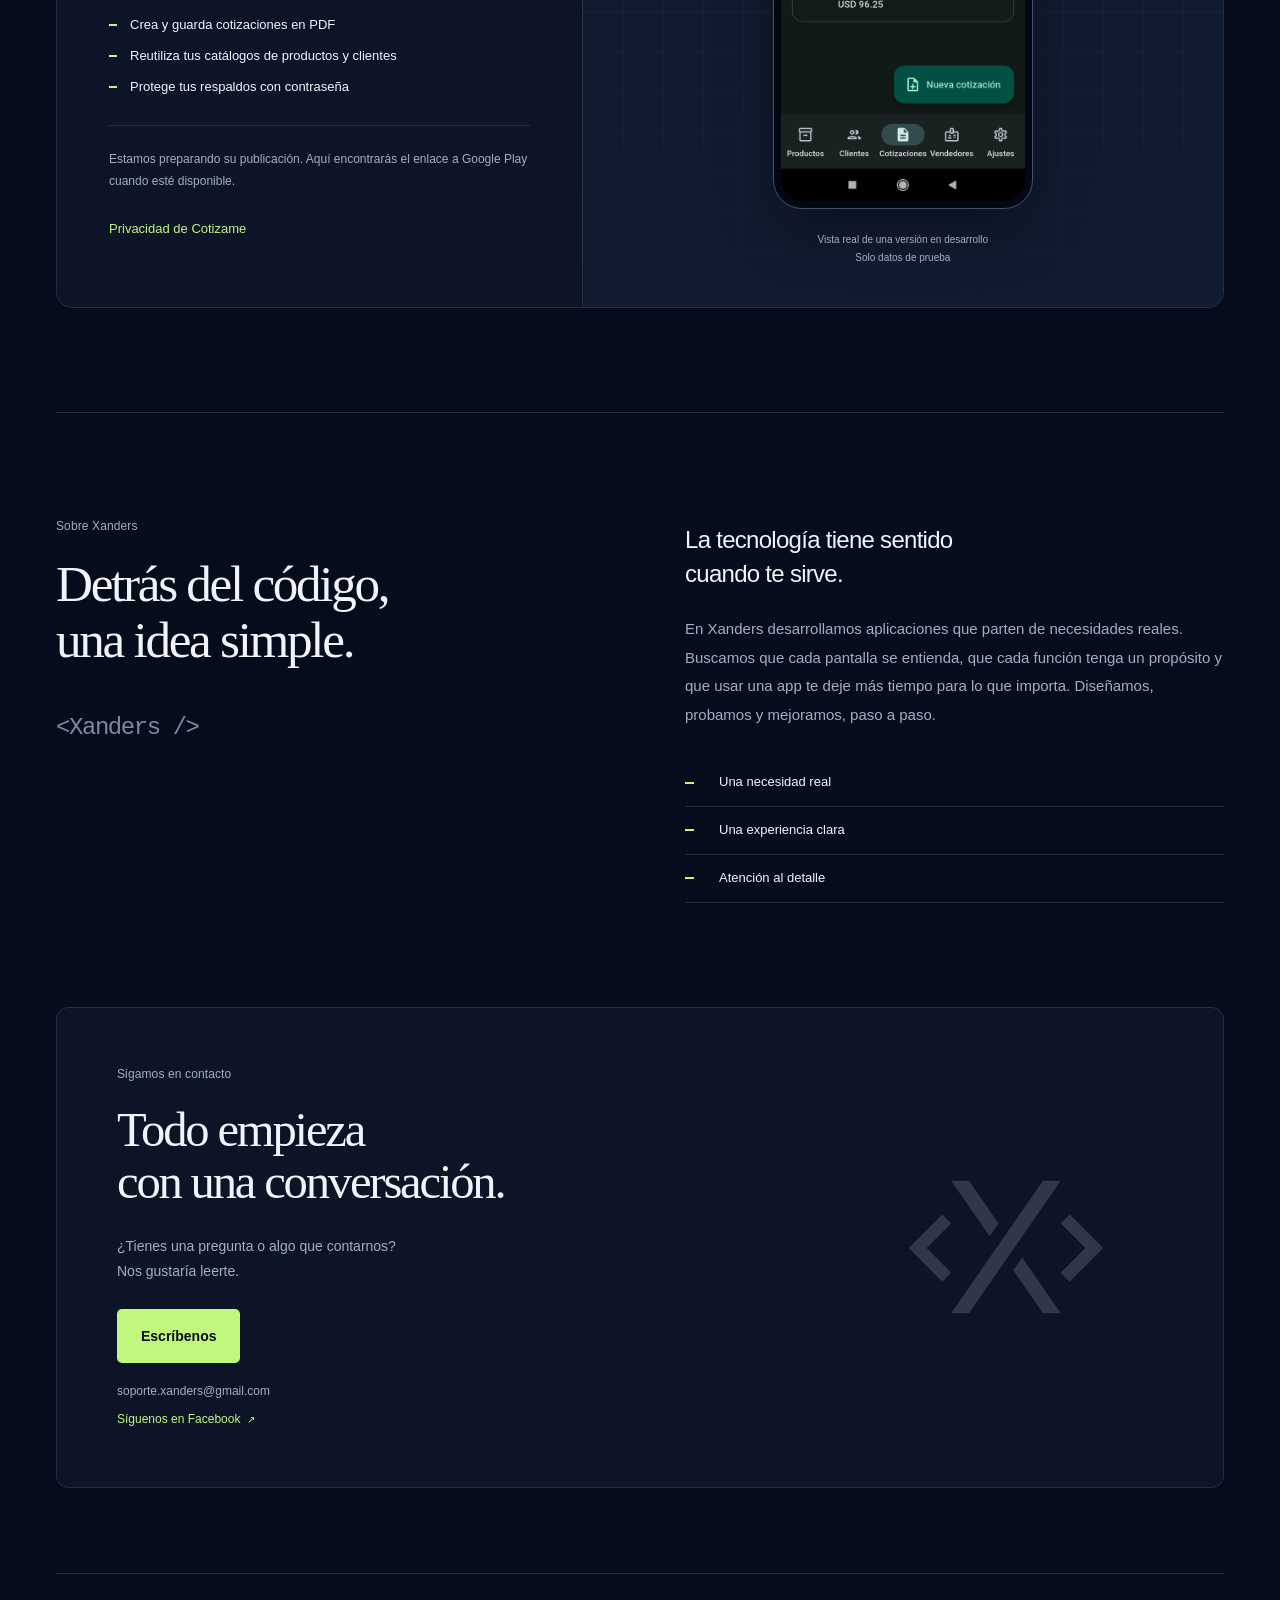
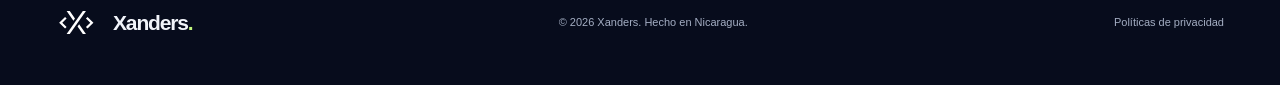
==== commit b94ebf72: "Add Facebook link to contact section" ====
--- a/index.html
+++ b/index.html
@@ -16,7 +16,7 @@
     <meta property="og:url" content="https://xanders.me/">
     <link rel="canonical" href="https://xanders.me/">
     <link rel="icon" href="/assets/xanders/favicon.svg" type="image/svg+xml">
-    <link rel="stylesheet" href="/assets/xanders/site.css?v=5">
+    <link rel="stylesheet" href="/assets/xanders/site.css?v=6">
     <title>Xanders — Ideas que toman forma de app</title>
     {% include head-custom.html %}
   </head>
@@ -125,6 +125,9 @@
             <p>¿Tienes una pregunta o algo que contarnos?<br>Nos gustaría leerte.</p>
             <a class="button button-primary" href="mailto:soporte.xanders@gmail.com">Escríbenos</a>
             <a class="contact-email" href="mailto:soporte.xanders@gmail.com">soporte.xanders@gmail.com</a>
+            <a class="contact-social-link" href="https://www.facebook.com/people/Xanders/61596795898686/" target="_blank" rel="noopener noreferrer">
+              Síguenos en Facebook <span aria-hidden="true">↗</span>
+            </a>
           </div>
           <img class="contact-logo" src="/assets/xanders/logo.svg" width="276" height="170" alt="" loading="lazy" aria-hidden="true">
         </div>
--- a/assets/xanders/site.css
+++ b/assets/xanders/site.css
@@ -103,6 +103,9 @@
 .contact-logo { width: 26%; opacity: 0.15; }
 .contact-email { display: block; width: fit-content; margin-top: 19px; font-size: 12px; color: var(--muted); overflow-wrap: anywhere; }
 .contact-email:hover { text-decoration: underline; color: var(--text); }
+.contact-social-link { display: inline-flex; align-items: center; gap: 7px; margin-top: 9px; color: var(--accent); font-size: 12px; }
+.contact-social-link:hover { color: var(--text); text-decoration: underline; }
+.contact-social-link span { font-size: 10px; }
 .site-footer { display: flex; align-items: center; justify-content: space-between; gap: 24px; padding-block: 28px 42px; border-top: 1px solid var(--line); }
 .footer-brand { font-size: 21px; gap: 9px; }
 .footer-note, .footer-privacy { font-size: 11px; color: var(--muted); }
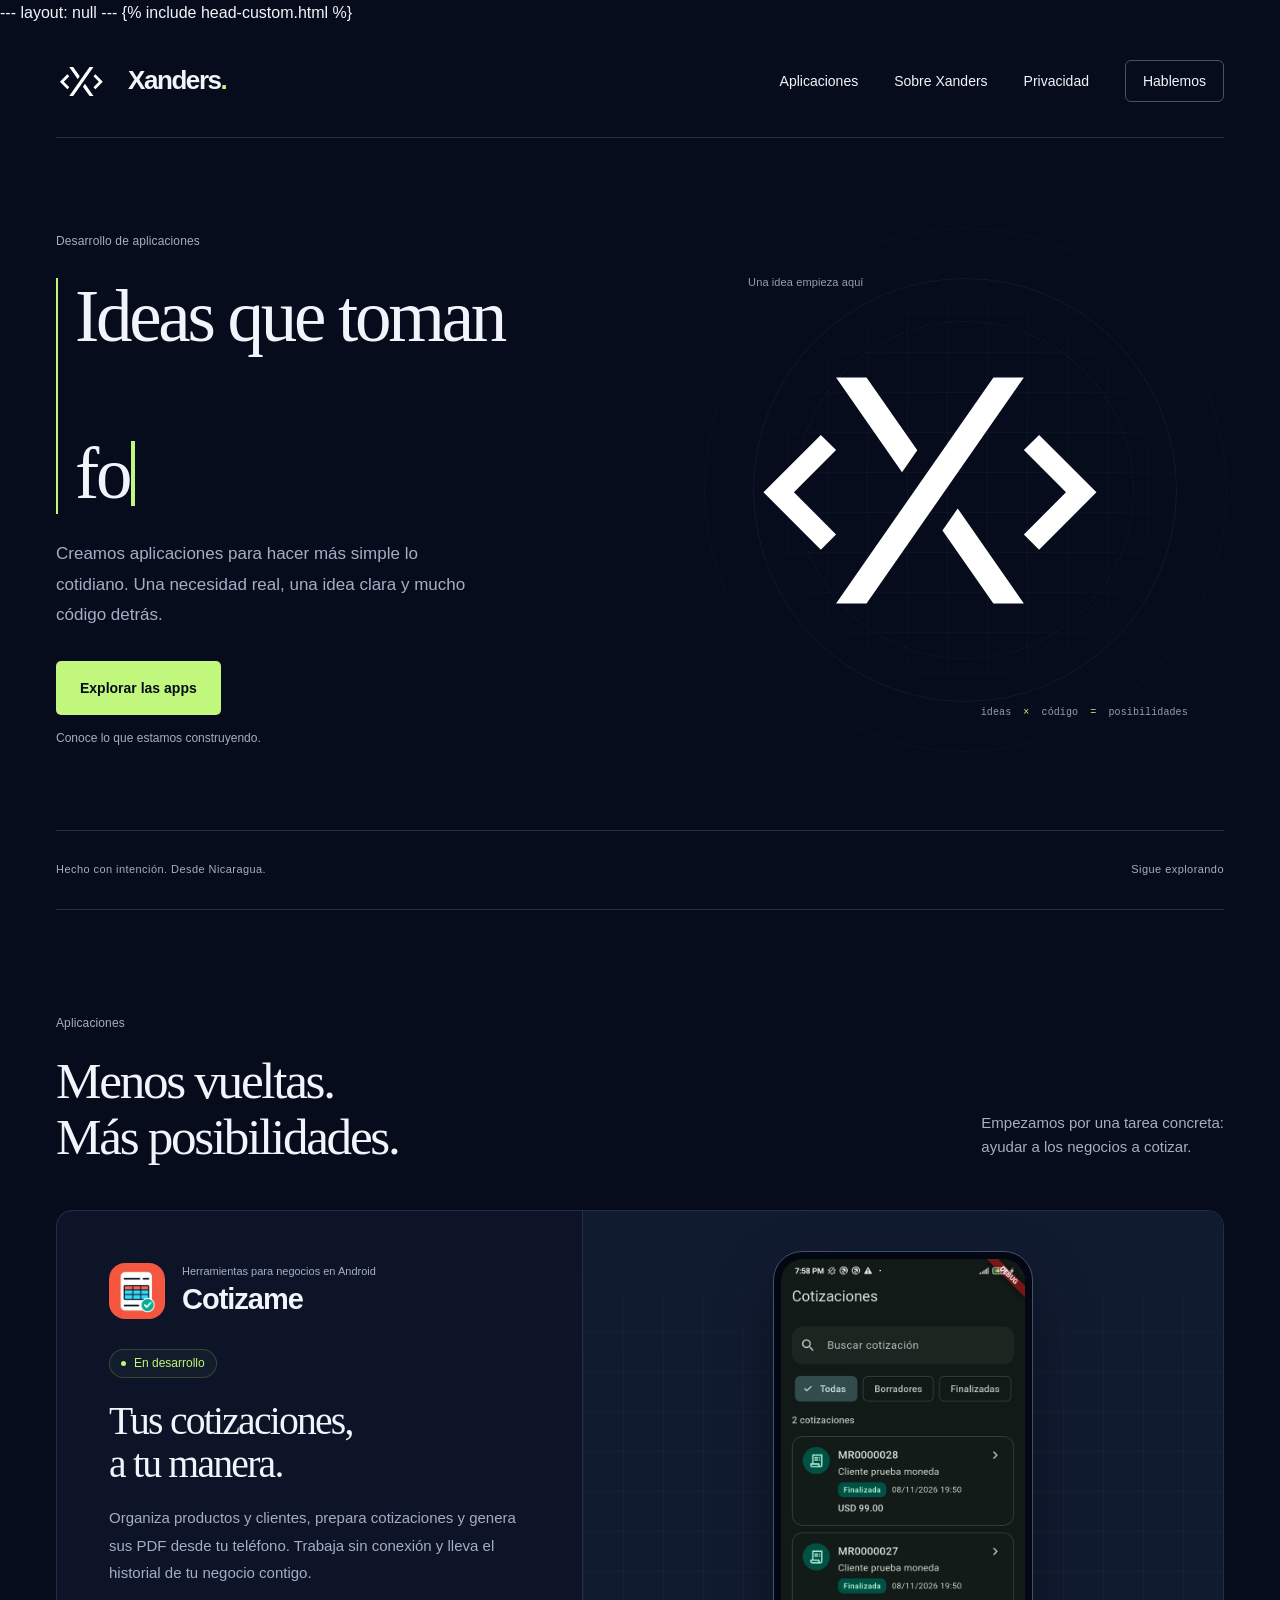
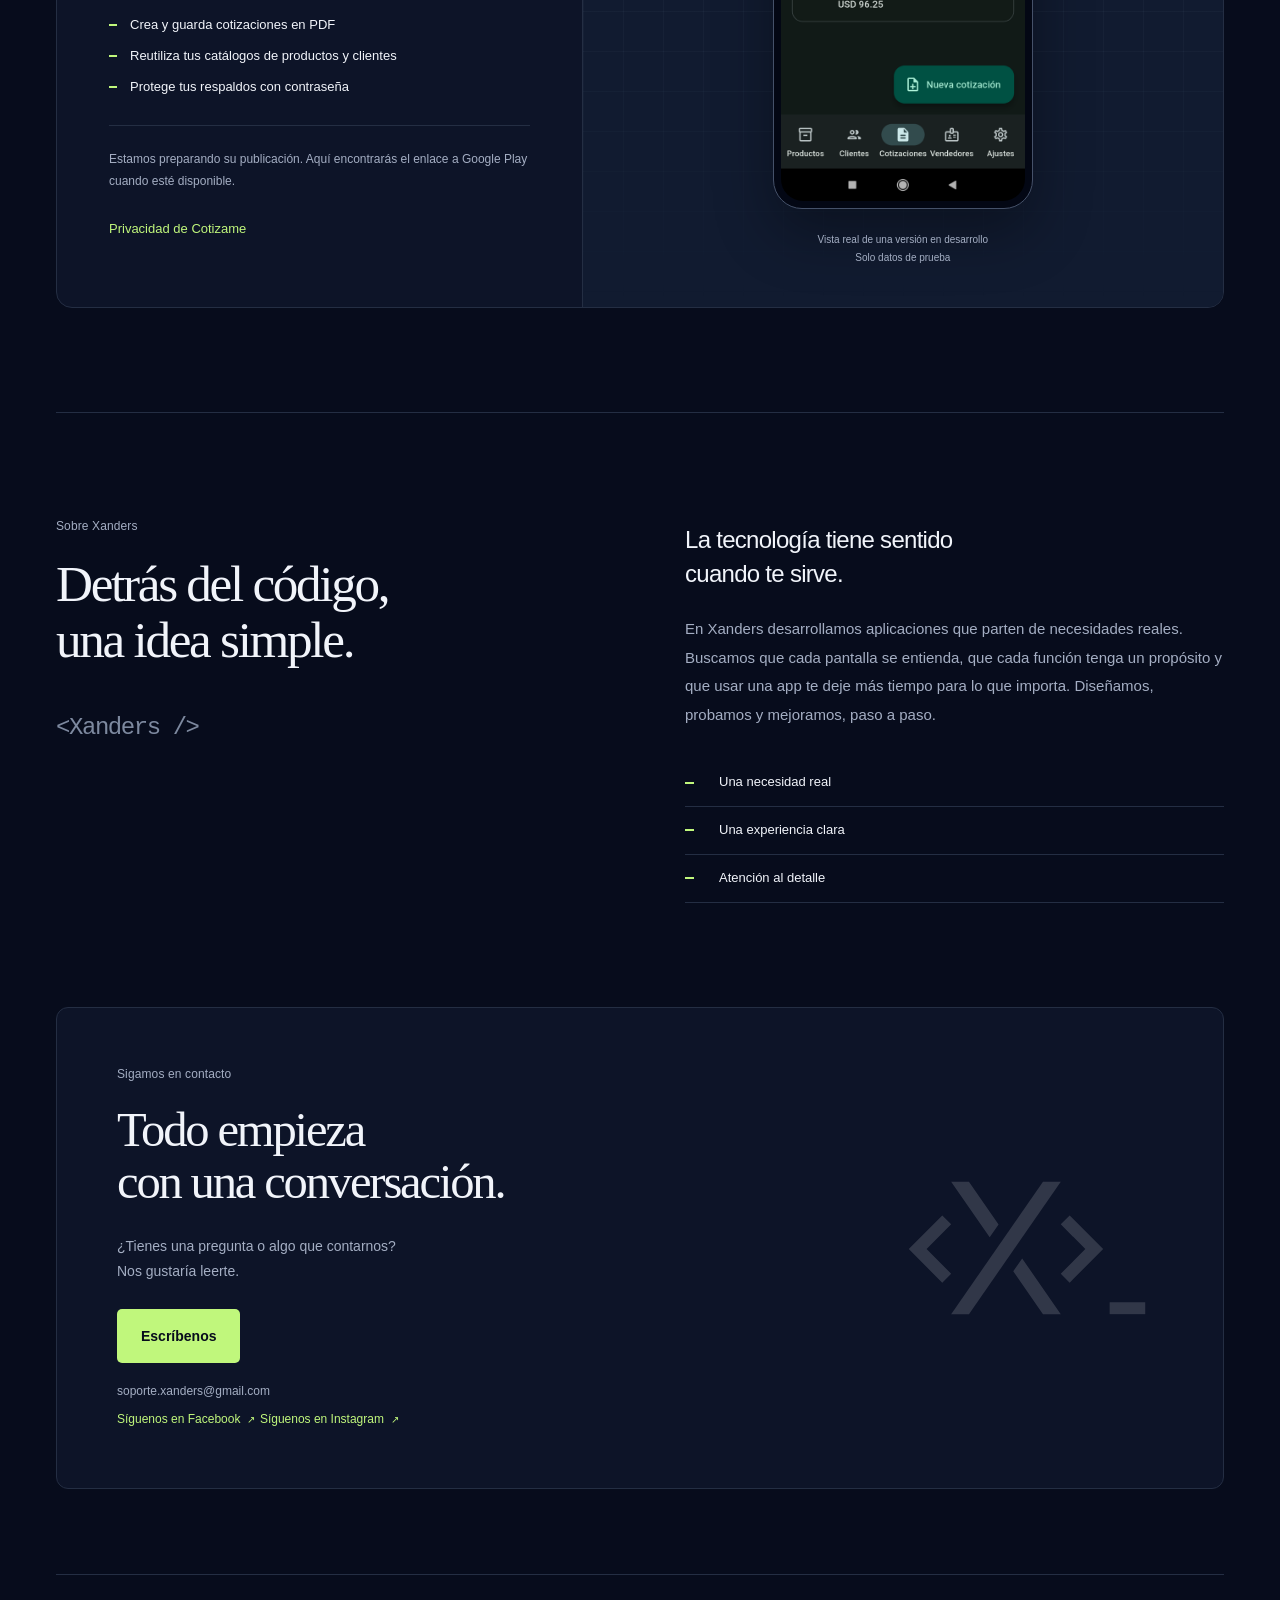
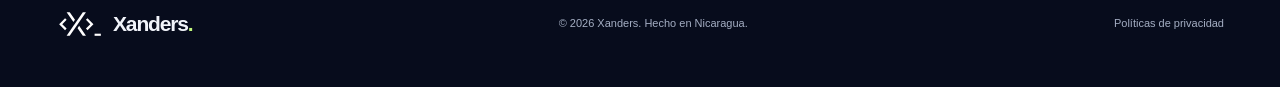
==== commit fd1ae5ff: "Add Instagram contact link" ====
--- a/index.html
+++ b/index.html
@@ -128,6 +128,9 @@
             <a class="contact-social-link" href="https://www.facebook.com/people/Xanders/61596795898686/" target="_blank" rel="noopener noreferrer">
               Síguenos en Facebook <span aria-hidden="true">↗</span>
             </a>
+            <a class="contact-social-link" href="https://www.instagram.com/xanders.dev?bqrl=MXVsdHpmZmh3aDY3ag==" target="_blank" rel="noopener noreferrer">
+              Síguenos en Instagram <span aria-hidden="true">↗</span>
+            </a>
           </div>
           <img class="contact-logo" src="/assets/xanders/logo.svg" width="276" height="170" alt="" loading="lazy" aria-hidden="true">
         </div>
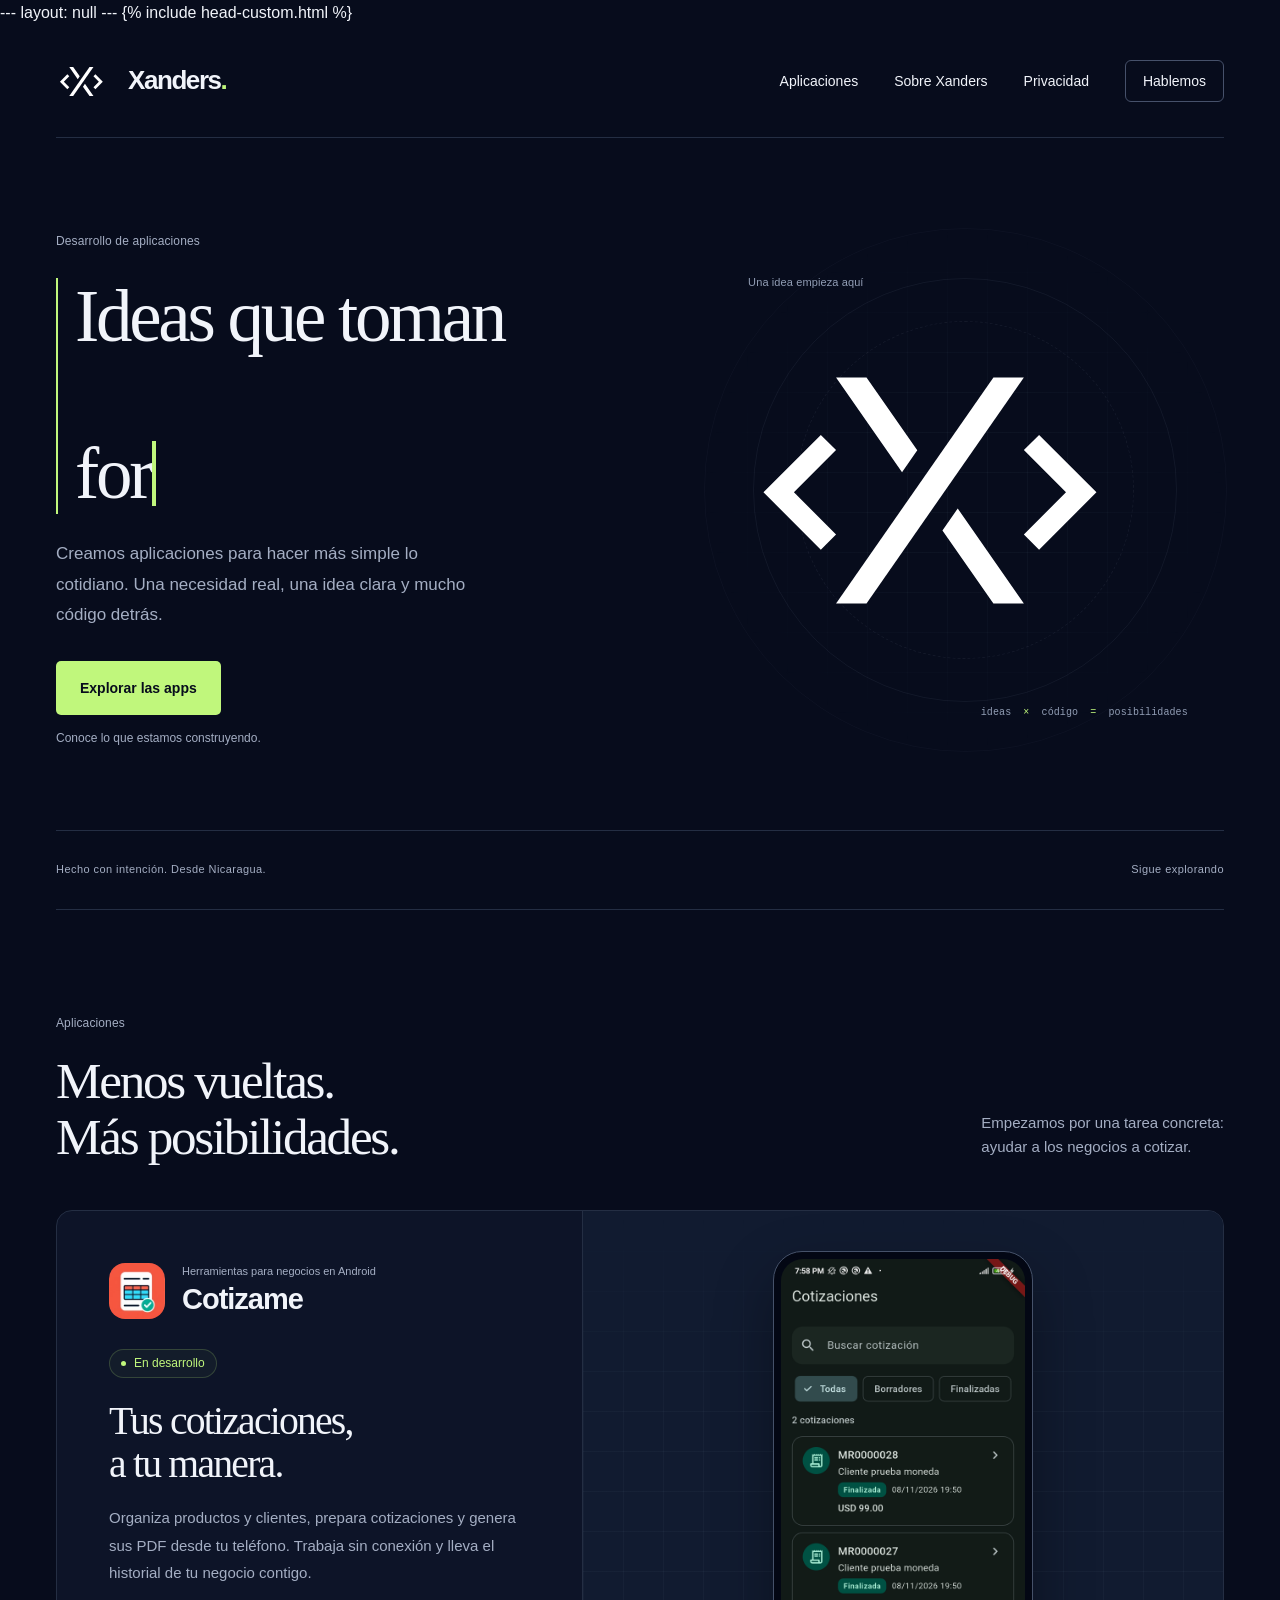
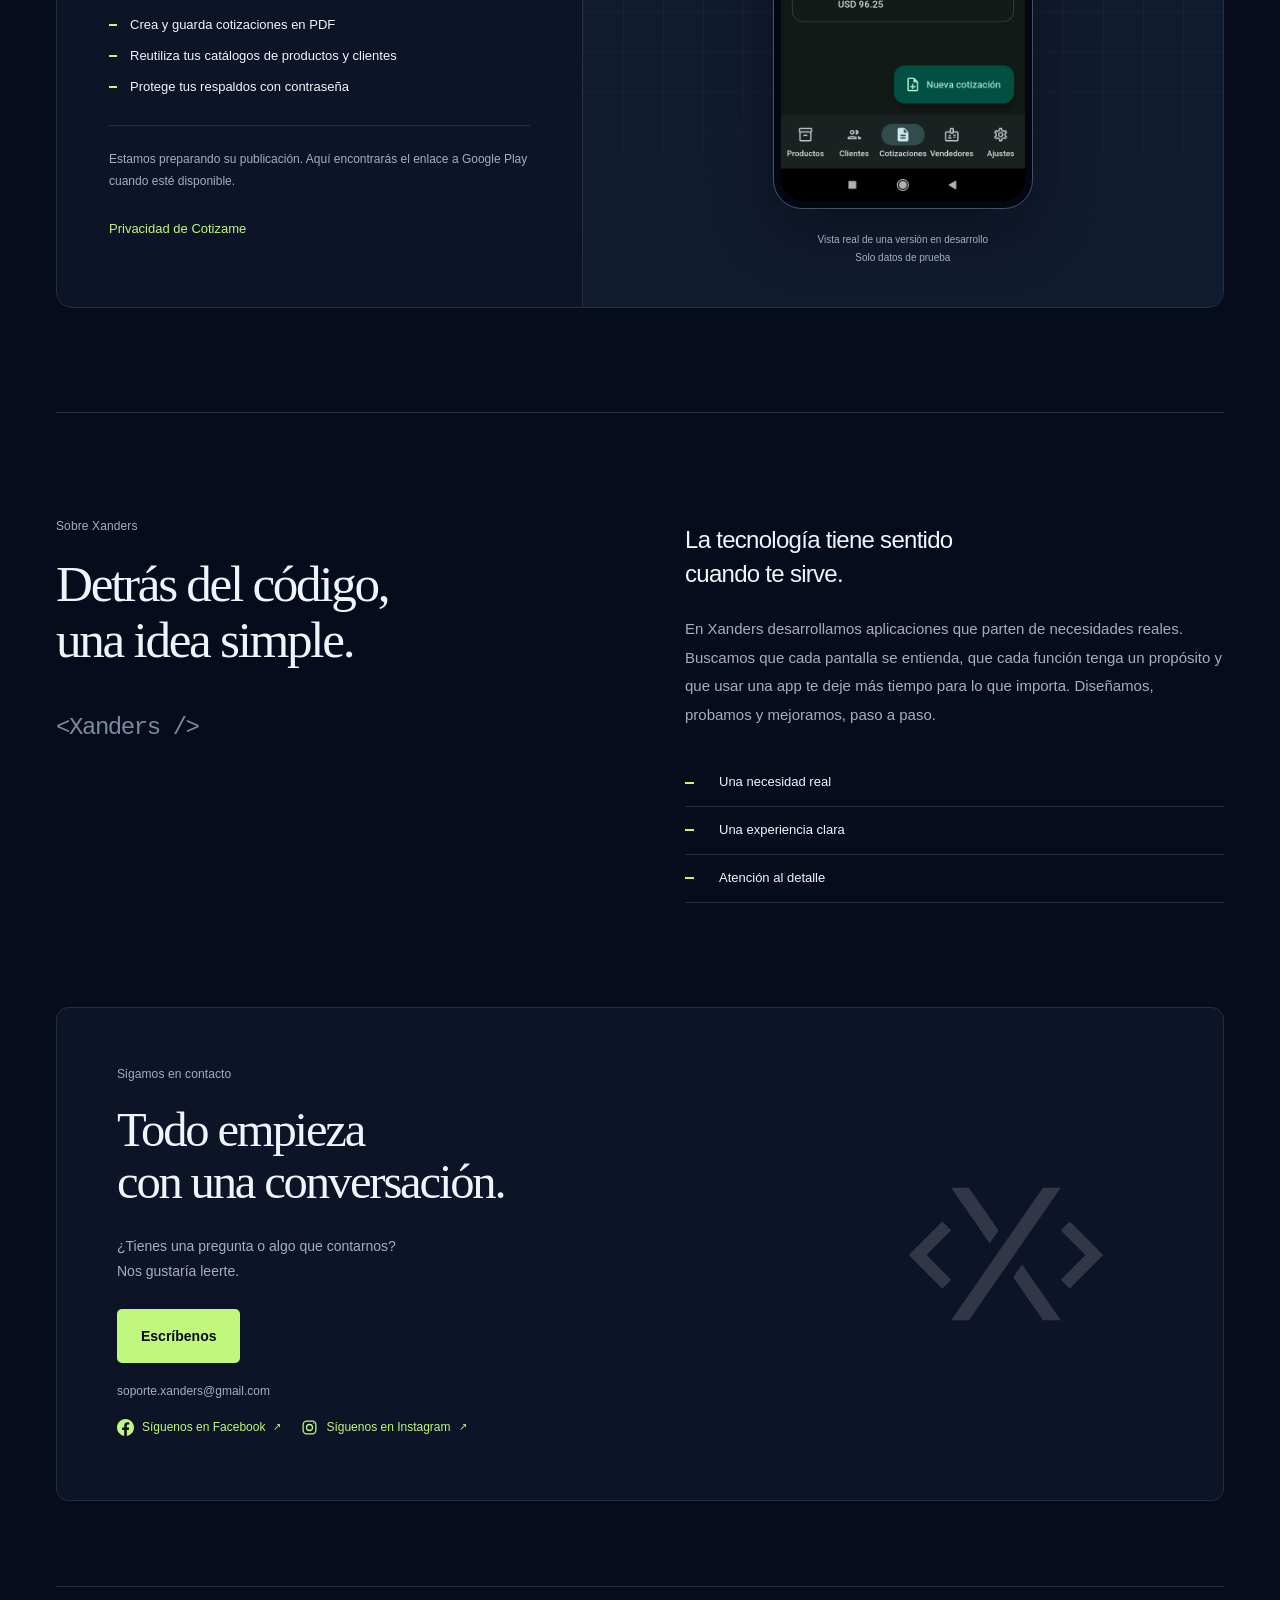
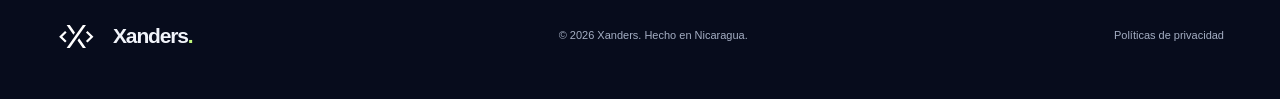
==== commit 26d0bb11: "Add inline social media icons" ====
--- a/index.html
+++ b/index.html
@@ -16,7 +16,7 @@
     <meta property="og:url" content="https://xanders.me/">
     <link rel="canonical" href="https://xanders.me/">
     <link rel="icon" href="/assets/xanders/favicon.svg" type="image/svg+xml">
-    <link rel="stylesheet" href="/assets/xanders/site.css?v=6">
+    <link rel="stylesheet" href="/assets/xanders/site.css?v=7">
     <title>Xanders — Ideas que toman forma de app</title>
     {% include head-custom.html %}
   </head>
@@ -125,12 +125,24 @@
             <p>¿Tienes una pregunta o algo que contarnos?<br>Nos gustaría leerte.</p>
             <a class="button button-primary" href="mailto:soporte.xanders@gmail.com">Escríbenos</a>
             <a class="contact-email" href="mailto:soporte.xanders@gmail.com">soporte.xanders@gmail.com</a>
-            <a class="contact-social-link" href="https://www.facebook.com/people/Xanders/61596795898686/" target="_blank" rel="noopener noreferrer">
-              Síguenos en Facebook <span aria-hidden="true">↗</span>
-            </a>
-            <a class="contact-social-link" href="https://www.instagram.com/xanders.dev?bqrl=MXVsdHpmZmh3aDY3ag==" target="_blank" rel="noopener noreferrer">
-              Síguenos en Instagram <span aria-hidden="true">↗</span>
-            </a>
+            <div class="contact-socials">
+              <a class="contact-social-link" href="https://www.facebook.com/people/Xanders/61596795898686/" target="_blank" rel="noopener noreferrer">
+                <svg class="contact-social-icon" viewBox="0 0 24 24" aria-hidden="true" focusable="false">
+                  <path fill="currentColor" d="M24 12.073C24 5.405 18.627 0 12 0S0 5.405 0 12.073C0 18.1 4.388 23.1 10.125 24v-8.438H7.078v-3.489h3.047V9.413c0-3.025 1.792-4.7 4.533-4.7 1.312 0 2.686.236 2.686.236v2.953h-1.513c-1.491 0-1.956.931-1.956 1.886v2.285h3.328l-.532 3.489h-2.796V24C19.612 23.1 24 18.1 24 12.073Z"/>
+                </svg>
+                <span>Síguenos en Facebook</span>
+                <span class="social-arrow" aria-hidden="true">↗</span>
+              </a>
+              <a class="contact-social-link" href="https://www.instagram.com/xanders.dev?bqrl=MXVsdHpmZmh3aDY3ag==" target="_blank" rel="noopener noreferrer">
+                <svg class="contact-social-icon" viewBox="0 0 24 24" fill="none" stroke="currentColor" stroke-width="1.8" stroke-linecap="round" stroke-linejoin="round" aria-hidden="true" focusable="false">
+                  <rect x="3" y="3" width="18" height="18" rx="5"/>
+                  <circle cx="12" cy="12" r="4.25"/>
+                  <circle cx="18.1" cy="5.9" r=".8" fill="currentColor" stroke="none"/>
+                </svg>
+                <span>Síguenos en Instagram</span>
+                <span class="social-arrow" aria-hidden="true">↗</span>
+              </a>
+            </div>
           </div>
           <img class="contact-logo" src="/assets/xanders/logo.svg" width="276" height="170" alt="" loading="lazy" aria-hidden="true">
         </div>
--- a/assets/xanders/site.css
+++ b/assets/xanders/site.css
@@ -103,9 +103,11 @@
 .contact-logo { width: 26%; opacity: 0.15; }
 .contact-email { display: block; width: fit-content; margin-top: 19px; font-size: 12px; color: var(--muted); overflow-wrap: anywhere; }
 .contact-email:hover { text-decoration: underline; color: var(--text); }
-.contact-social-link { display: inline-flex; align-items: center; gap: 7px; margin-top: 9px; color: var(--accent); font-size: 12px; }
+.contact-socials { display: flex; flex-wrap: wrap; gap: 8px 20px; margin-top: 10px; }
+.contact-social-link { display: inline-flex; align-items: center; gap: 8px; min-height: 32px; color: var(--accent); font-size: 12px; }
 .contact-social-link:hover { color: var(--text); text-decoration: underline; }
-.contact-social-link span { font-size: 10px; }
+.contact-social-icon { flex: 0 0 17px; width: 17px; height: 17px; }
+.contact-social-link .social-arrow { font-size: 10px; }
 .site-footer { display: flex; align-items: center; justify-content: space-between; gap: 24px; padding-block: 28px 42px; border-top: 1px solid var(--line); }
 .footer-brand { font-size: 21px; gap: 9px; }
 .footer-note, .footer-privacy { font-size: 11px; color: var(--muted); }
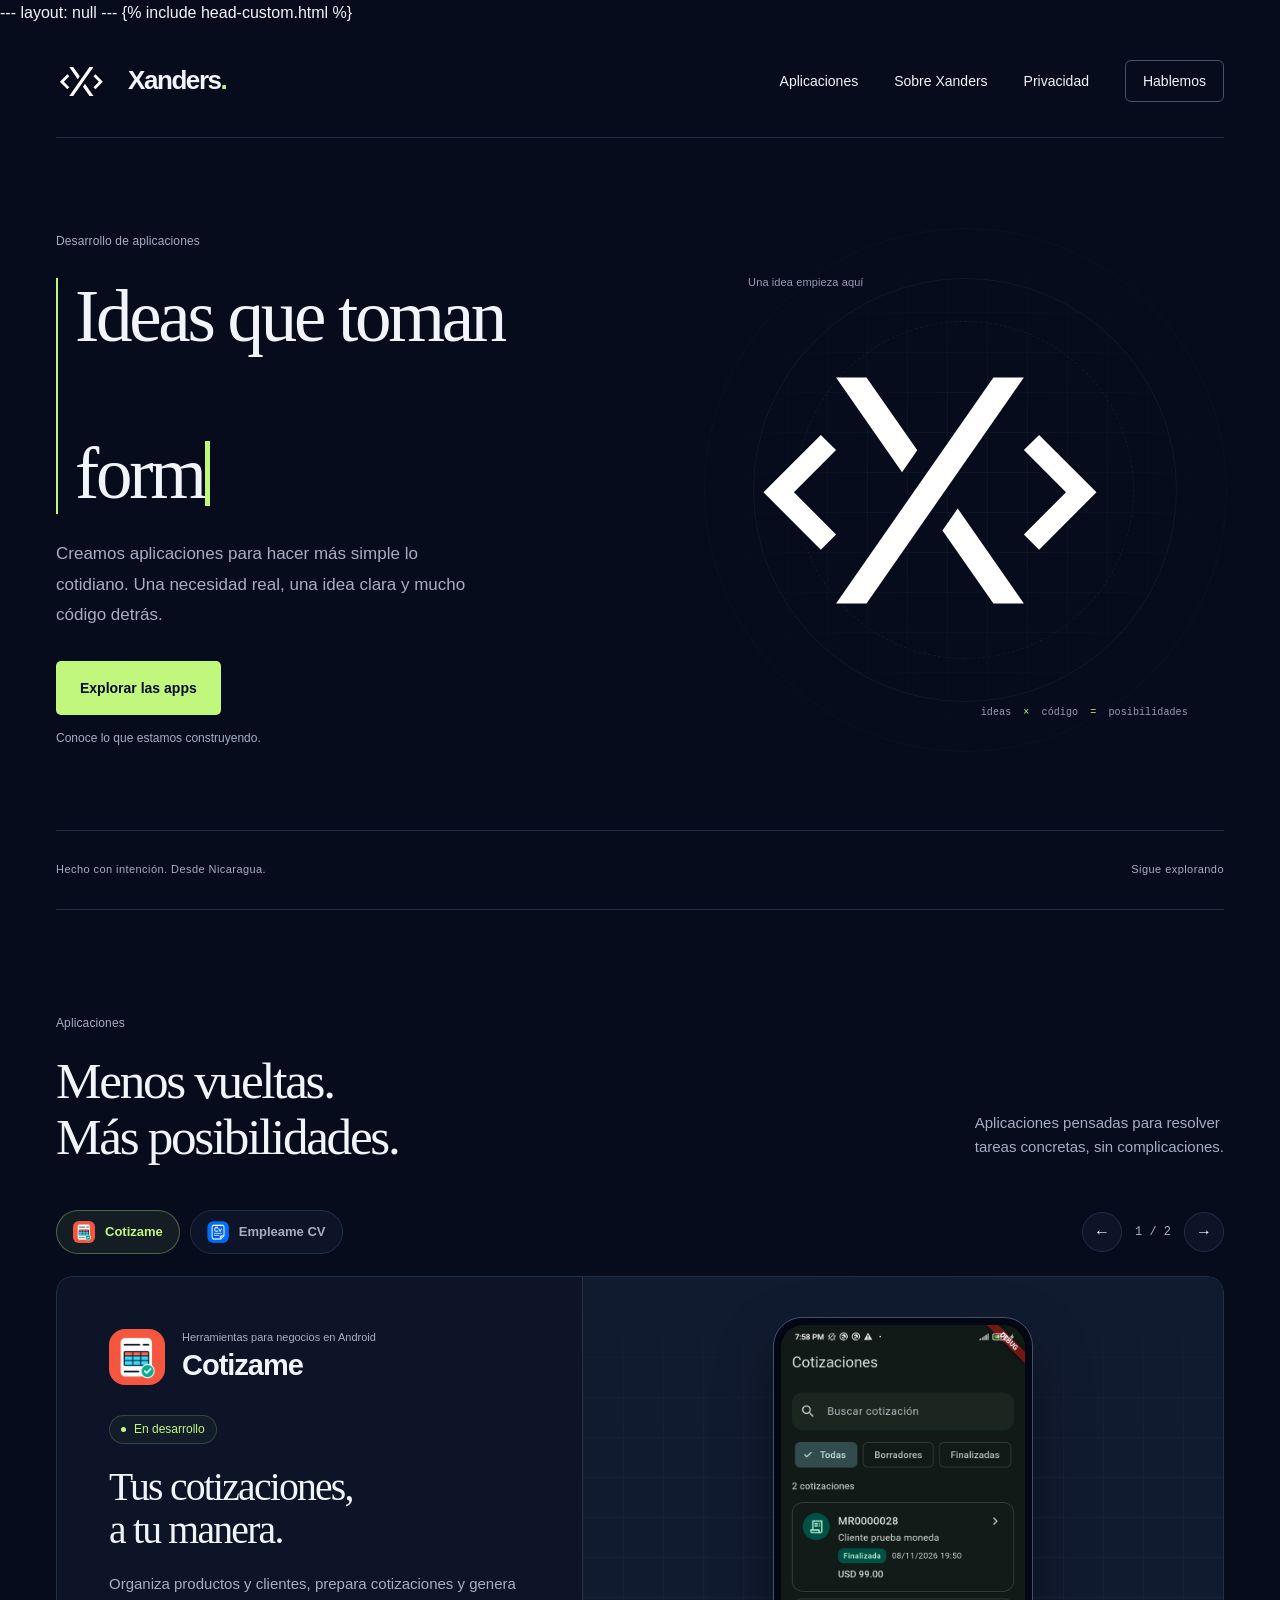
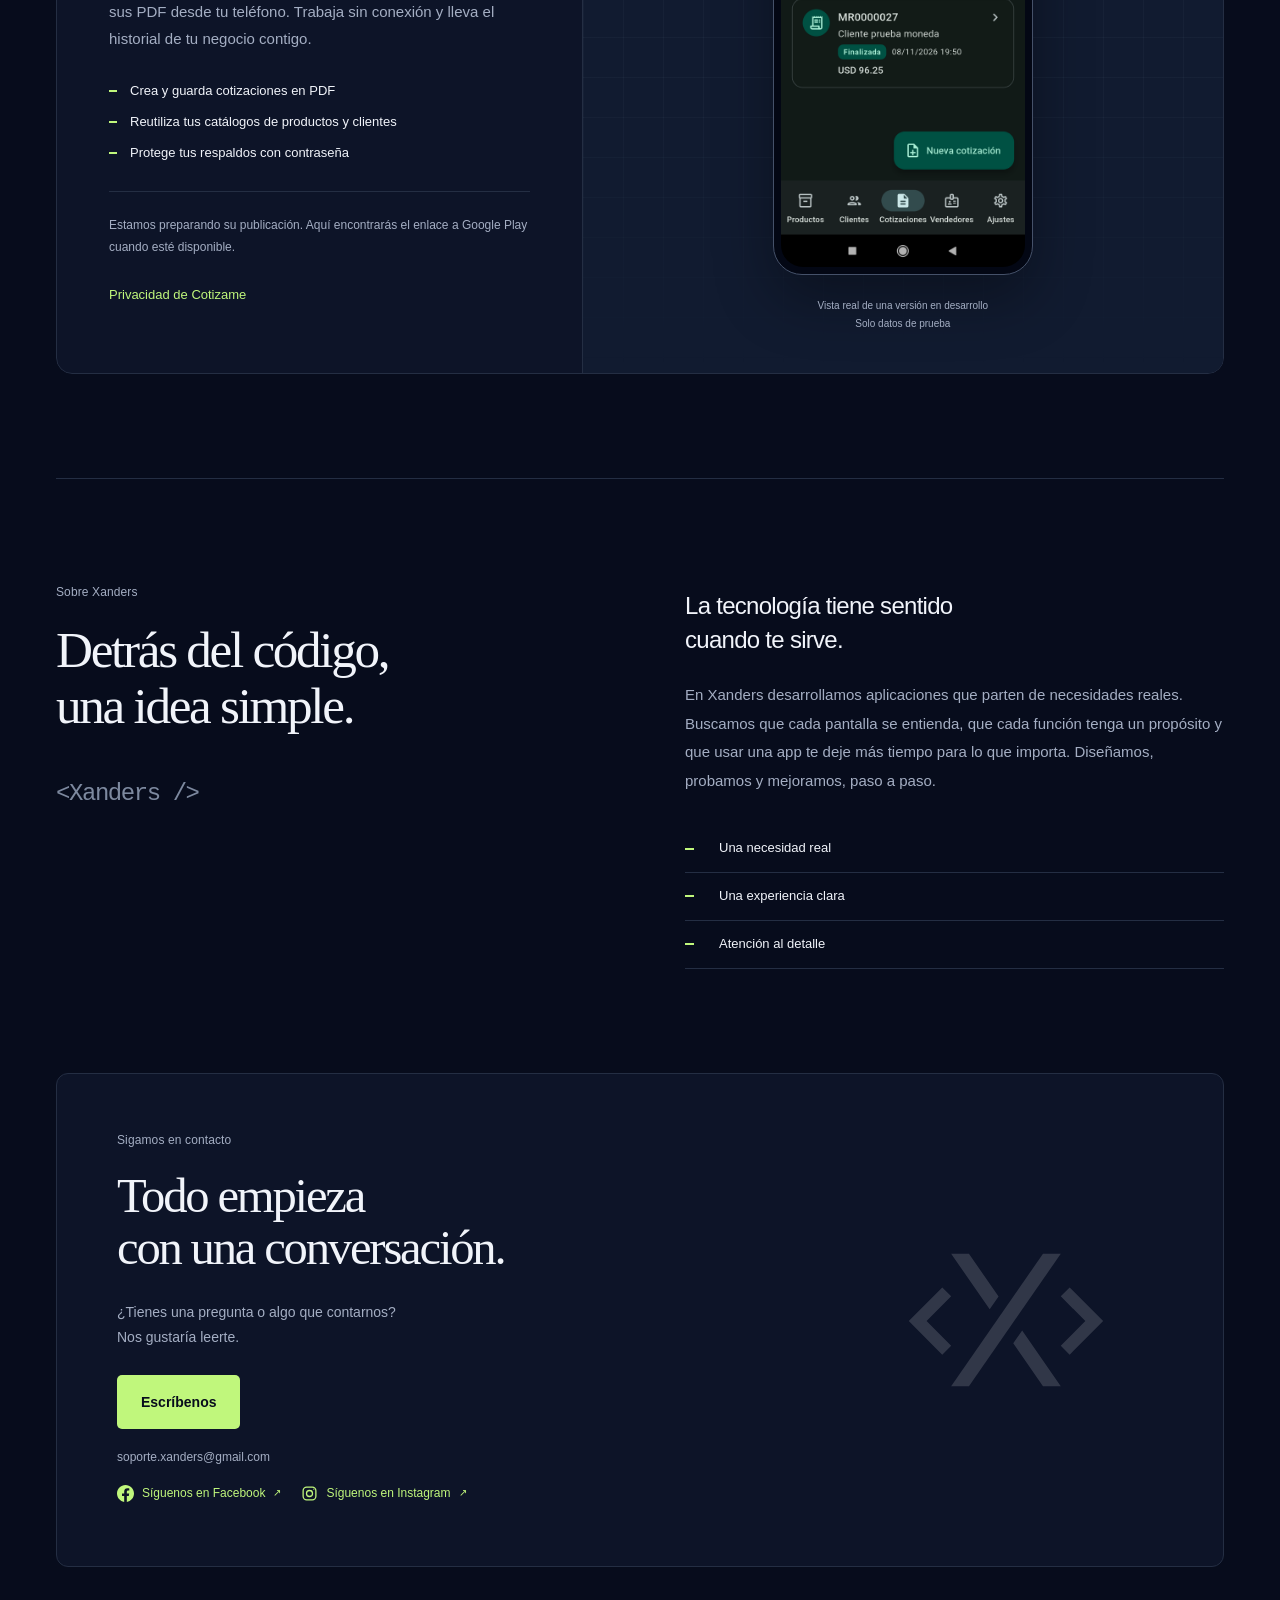
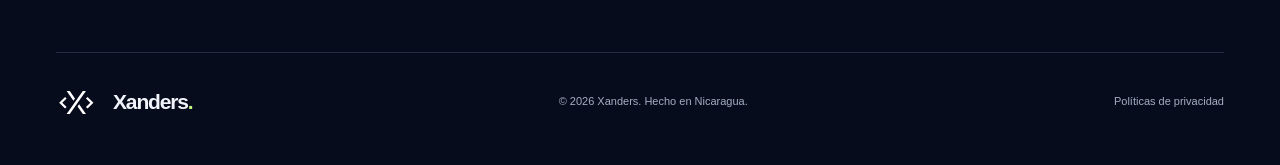
==== commit 341cb15d: "Agrega Empleame CV en carrusel de aplicaciones en landing page" ====
--- a/index.html
+++ b/index.html
@@ -7,7 +7,7 @@
     <meta charset="utf-8">
     <meta name="viewport" content="width=device-width, initial-scale=1">
     <meta name="theme-color" content="#070c1c">
-    <meta name="description" content="Xanders desarrolla aplicaciones para hacer más simple lo cotidiano. Descubre Cotizame, nuestra app de cotizaciones para Android en desarrollo.">
+    <meta name="description" content="Xanders desarrolla aplicaciones para hacer más simple lo cotidiano. Descubre Cotizame y Empleame CV, nuestras apps en desarrollo.">
     <meta property="og:type" content="website">
     <meta property="og:locale" content="es_NI">
     <meta property="og:site_name" content="Xanders">
@@ -66,38 +66,137 @@
             <p class="eyebrow">Aplicaciones</p>
             <h2 id="apps-title">Menos vueltas.<br>Más posibilidades.</h2>
           </div>
-          <p>Empezamos por una tarea concreta:<br class="desktop-break"> ayudar a los negocios a cotizar.</p>
-        </div>
-
-        <article class="app-card" aria-labelledby="cotizame-title">
-          <div class="app-copy">
-            <div class="app-heading">
-              <img class="app-icon" src="/assets/xanders/cotizame-icon.webp" width="64" height="64" alt="" loading="lazy" decoding="async">
-              <div>
-                <p class="app-platform">Herramientas para negocios en Android</p>
-                <h3 id="cotizame-title">Cotizame</h3>
-              </div>
+          <p>Aplicaciones pensadas para resolver<br class="desktop-break"> tareas concretas, sin complicaciones.</p>
+        </div>
+
+        <div class="apps-carousel" id="apps-carousel" aria-roledescription="carrusel" aria-label="Aplicaciones de Xanders">
+          <div class="carousel-toolbar" hidden>
+            <div class="carousel-tabs" role="tablist" aria-label="Seleccionar aplicación">
+              <button type="button" class="carousel-tab is-active" role="tab" id="tab-cotizame" aria-selected="true" aria-controls="slide-cotizame" data-slide="0">
+                <img src="/assets/xanders/cotizame-icon.webp" width="22" height="22" alt="" aria-hidden="true">
+                <span>Cotizame</span>
+              </button>
+              <button type="button" class="carousel-tab" role="tab" id="tab-empleame" aria-selected="false" aria-controls="slide-empleame" tabindex="-1" data-slide="1">
+                <img src="/assets/xanders/empleame-icon.png" width="22" height="22" alt="" aria-hidden="true">
+                <span>Empleame CV</span>
+              </button>
             </div>
-            <p class="status"><span aria-hidden="true"></span> En desarrollo</p>
-            <h4>Tus cotizaciones,<br>a tu manera.</h4>
-            <p class="app-description">Organiza productos y clientes, prepara cotizaciones y genera sus PDF desde tu teléfono. Trabaja sin conexión y lleva el historial de tu negocio contigo.</p>
-            <ul class="app-features">
-              <li><span aria-hidden="true"></span> Crea y guarda cotizaciones en PDF</li>
-              <li><span aria-hidden="true"></span> Reutiliza tus catálogos de productos y clientes</li>
-              <li><span aria-hidden="true"></span> Protege tus respaldos con contraseña</li>
-            </ul>
-            <p class="availability">Estamos preparando su publicación. Aquí encontrarás el enlace a Google Play cuando esté disponible.</p>
-            <a class="text-link" href="/cotizame/privacidad/">Privacidad de Cotizame</a>
-          </div>
-
-          <figure class="app-preview">
-            <div class="preview-grid" aria-hidden="true"></div>
-            <div class="phone-frame">
-              <img src="/assets/xanders/cotizame-screen.webp" width="576" height="1280" alt="Pantalla real de Cotizame: búsqueda y filtros de cotizaciones, dos cotizaciones finalizadas con datos de prueba y el botón Nueva cotización." loading="lazy" decoding="async">
+            <div class="carousel-arrows">
+              <button type="button" class="carousel-arrow" id="carousel-prev" aria-label="Aplicación anterior">
+                <span aria-hidden="true">←</span>
+              </button>
+              <span class="carousel-counter" id="carousel-counter" aria-live="polite">1 / 2</span>
+              <button type="button" class="carousel-arrow" id="carousel-next" aria-label="Siguiente aplicación">
+                <span aria-hidden="true">→</span>
+              </button>
             </div>
-            <figcaption>Vista real de una versión en desarrollo<br>Solo datos de prueba</figcaption>
-          </figure>
-        </article>
+          </div>
+
+          <div class="apps-viewport">
+            <div class="apps-track" id="apps-track">
+              <article class="app-card" id="slide-cotizame" role="tabpanel" aria-labelledby="cotizame-title">
+                <div class="app-copy">
+                  <div class="app-heading">
+                    <img class="app-icon" src="/assets/xanders/cotizame-icon.webp" width="64" height="64" alt="" loading="lazy" decoding="async">
+                    <div>
+                      <p class="app-platform">Herramientas para negocios en Android</p>
+                      <h3 id="cotizame-title">Cotizame</h3>
+                    </div>
+                  </div>
+                  <p class="status"><span aria-hidden="true"></span> En desarrollo</p>
+                  <h4>Tus cotizaciones,<br>a tu manera.</h4>
+                  <p class="app-description">Organiza productos y clientes, prepara cotizaciones y genera sus PDF desde tu teléfono. Trabaja sin conexión y lleva el historial de tu negocio contigo.</p>
+                  <ul class="app-features">
+                    <li><span aria-hidden="true"></span> Crea y guarda cotizaciones en PDF</li>
+                    <li><span aria-hidden="true"></span> Reutiliza tus catálogos de productos y clientes</li>
+                    <li><span aria-hidden="true"></span> Protege tus respaldos con contraseña</li>
+                  </ul>
+                  <p class="availability">Estamos preparando su publicación. Aquí encontrarás el enlace a Google Play cuando esté disponible.</p>
+                  <a class="text-link" href="/cotizame/privacidad/">Privacidad de Cotizame</a>
+                </div>
+
+                <figure class="app-preview">
+                  <div class="preview-grid" aria-hidden="true"></div>
+                  <div class="phone-frame">
+                    <img src="/assets/xanders/cotizame-screen.webp" width="576" height="1280" alt="Pantalla real de Cotizame: búsqueda y filtros de cotizaciones, dos cotizaciones finalizadas con datos de prueba y el botón Nueva cotización." loading="lazy" decoding="async">
+                  </div>
+                  <figcaption>Vista real de una versión en desarrollo<br>Solo datos de prueba</figcaption>
+                </figure>
+              </article>
+
+              <article class="app-card" id="slide-empleame" role="tabpanel" aria-labelledby="empleame-title">
+                <div class="app-copy">
+                  <div class="app-heading">
+                    <img class="app-icon" src="/assets/xanders/empleame-icon.png" width="64" height="64" alt="" loading="lazy" decoding="async">
+                    <div>
+                      <p class="app-platform">Productividad profesional en Android e iOS</p>
+                      <h3 id="empleame-title">Empleame CV</h3>
+                    </div>
+                  </div>
+                  <p class="status"><span aria-hidden="true"></span> En desarrollo</p>
+                  <h4>Tu currículum,<br>listo en minutos.</h4>
+                  <p class="app-description">Crea, personaliza y exporta tu currículum vitae profesional en PDF desde tu móvil. Trabaja sin conexión, elige entre plantillas editoriales y adjunta tus certificados.</p>
+                  <ul class="app-features">
+                    <li><span aria-hidden="true"></span> 7 plantillas editoriales y paletas personalizables</li>
+                    <li><span aria-hidden="true"></span> Importa un PDF existente o edita por secciones</li>
+                    <li><span aria-hidden="true"></span> Exporta, imprime y comparte en PDF de alta fidelidad</li>
+                  </ul>
+                  <p class="availability">Estamos preparando su publicación. Aquí encontrarás el enlace a Google Play cuando esté disponible.</p>
+                  <a class="text-link" href="/empleame/privacidad/">Privacidad de Empleame CV</a>
+                </div>
+
+                <figure class="app-preview">
+                  <div class="preview-grid" aria-hidden="true"></div>
+                  <div class="phone-frame">
+                    <div class="phone-screen-mockup" aria-label="Vista ilustrativa de Empleame CV: lista de currículums y vista previa de plantilla profesional.">
+                      <div class="mockup-statusbar">
+                        <span>9:41</span>
+                        <span class="mockup-pill"></span>
+                      </div>
+                      <div class="mockup-appbar">
+                        <span>Mis Currículums</span>
+                        <span class="mockup-badge">PDF</span>
+                      </div>
+                      <div class="mockup-card">
+                        <div class="mockup-cv-header">
+                          <span class="mockup-avatar">SM</span>
+                          <div>
+                            <strong>Sofía Mendoza</strong>
+                            <span>Diseñadora UX · Madrid</span>
+                          </div>
+                        </div>
+                        <div class="mockup-lines">
+                          <span></span>
+                          <span></span>
+                          <span class="short"></span>
+                        </div>
+                        <div class="mockup-chips">
+                          <span>Corporativo</span>
+                          <span>PDF listo</span>
+                        </div>
+                      </div>
+                      <div class="mockup-card muted">
+                        <div class="mockup-cv-header">
+                          <span class="mockup-avatar alt">CV</span>
+                          <div>
+                            <strong>CV Técnico</strong>
+                            <span>Plantilla Minimalista</span>
+                          </div>
+                        </div>
+                        <div class="mockup-lines">
+                          <span></span>
+                          <span class="short"></span>
+                        </div>
+                      </div>
+                      <div class="mockup-fab" aria-hidden="true">+</div>
+                    </div>
+                  </div>
+                  <figcaption>Vista ilustrativa de Empleame CV<br>Solo datos ficticios</figcaption>
+                </figure>
+              </article>
+            </div>
+          </div>
+        </div>
       </section>
 
       <section class="about-section section wrap" id="nosotros" aria-labelledby="about-title">
@@ -211,6 +310,76 @@
 
 
       }());
+
+      (function () {
+        var carousel = document.getElementById("apps-carousel");
+        var track = document.getElementById("apps-track");
+        var toolbar = carousel ? carousel.querySelector(".carousel-toolbar") : null;
+        var tabs = carousel ? Array.from(carousel.querySelectorAll(".carousel-tab")) : [];
+        var slides = track ? Array.from(track.querySelectorAll(".app-card")) : [];
+        var prevBtn = document.getElementById("carousel-prev");
+        var nextBtn = document.getElementById("carousel-next");
+        var counter = document.getElementById("carousel-counter");
+
+        if (!carousel || !track || !toolbar || tabs.length === 0 || slides.length < 2) {
+          return;
+        }
+
+        var currentIndex = 0;
+        carousel.classList.add("is-carousel-ready");
+        toolbar.hidden = false;
+
+        function updateCarousel(nextIndex, focusTab) {
+          currentIndex = (nextIndex + slides.length) % slides.length;
+          track.style.transform = "translateX(-" + (currentIndex * 100) + "%)";
+
+          tabs.forEach(function (tab, idx) {
+            var isActive = idx === currentIndex;
+            tab.classList.toggle("is-active", isActive);
+            tab.setAttribute("aria-selected", isActive ? "true" : "false");
+            tab.tabIndex = isActive ? 0 : -1;
+            if (isActive && focusTab) {
+              tab.focus();
+            }
+          });
+
+          slides.forEach(function (slide, idx) {
+            slide.setAttribute("aria-hidden", idx === currentIndex ? "false" : "true");
+          });
+
+          if (counter) {
+            counter.textContent = (currentIndex + 1) + " / " + slides.length;
+          }
+        }
+
+        tabs.forEach(function (tab, idx) {
+          tab.addEventListener("click", function () {
+            updateCarousel(idx, false);
+          });
+          tab.addEventListener("keydown", function (event) {
+            if (event.key === "ArrowRight") {
+              event.preventDefault();
+              updateCarousel(idx + 1, true);
+            } else if (event.key === "ArrowLeft") {
+              event.preventDefault();
+              updateCarousel(idx - 1, true);
+            }
+          });
+        });
+
+        if (prevBtn) {
+          prevBtn.addEventListener("click", function () {
+            updateCarousel(currentIndex - 1, false);
+          });
+        }
+        if (nextBtn) {
+          nextBtn.addEventListener("click", function () {
+            updateCarousel(currentIndex + 1, false);
+          });
+        }
+
+        updateCarousel(0, false);
+      }());
     </script>
 
     <footer class="site-footer wrap">
--- a/assets/xanders/site.css
+++ b/assets/xanders/site.css
@@ -68,6 +68,43 @@
 .section-heading { display: flex; align-items: flex-end; justify-content: space-between; gap: 40px; margin-bottom: 46px; }
 h2 { font-size: clamp(36px, 4vw, 54px); margin-top: 20px; }
 .section-heading > p { color: var(--muted); font-size: 15px; padding-bottom: 5px; }
+.apps-carousel { display: flex; flex-direction: column; gap: 22px; }
+.carousel-toolbar { display: flex; align-items: center; justify-content: space-between; gap: 16px; flex-wrap: wrap; }
+.carousel-tabs { display: inline-flex; gap: 10px; flex-wrap: wrap; }
+.carousel-tab { display: inline-flex; align-items: center; gap: 10px; min-height: 44px; padding: 8px 16px; border: 1px solid var(--line); border-radius: 999px; background: var(--surface); color: var(--muted); font: 600 13px/1.2 var(--body-font); cursor: pointer; transition: border-color 180ms ease, color 180ms ease, background-color 180ms ease; }
+.carousel-tab img { width: 22px; height: 22px; border-radius: 6px; }
+.carousel-tab:hover { border-color: #46516a; color: var(--text); }
+.carousel-tab.is-active { border-color: #c0f77c55; background: #c0f77c12; color: var(--accent); }
+.carousel-tab:focus-visible, .carousel-arrow:focus-visible { outline: 2px solid var(--accent); outline-offset: 4px; }
+.carousel-arrows { display: inline-flex; align-items: center; gap: 10px; }
+.carousel-arrow { display: inline-flex; align-items: center; justify-content: center; width: 40px; height: 40px; border: 1px solid var(--line); border-radius: 50%; background: var(--surface); color: var(--text); font-size: 16px; cursor: pointer; transition: border-color 180ms ease, color 180ms ease; }
+.carousel-arrow:hover { border-color: var(--accent); color: var(--accent); }
+.carousel-counter { min-width: 42px; text-align: center; font: 12px/1 var(--mono); color: var(--muted); }
+.apps-track { display: grid; gap: 28px; }
+.apps-carousel.is-carousel-ready .apps-viewport { overflow: hidden; border-radius: 16px; }
+.apps-carousel.is-carousel-ready .apps-track { display: flex; gap: 0; align-items: stretch; transition: transform 380ms cubic-bezier(.22, 1, .36, 1); }
+.apps-carousel.is-carousel-ready .app-card { flex: 0 0 100%; min-width: 0; }
+@media (prefers-reduced-motion: reduce) {
+  .apps-carousel.is-carousel-ready .apps-track { transition: none; }
+}
+.phone-screen-mockup { position: relative; display: flex; flex-direction: column; gap: 12px; width: 100%; aspect-ratio: 9 / 19.5; padding: 14px 12px; border-radius: 22px; background: linear-gradient(180deg, #101932 0%, #0a1124 100%); color: var(--text); overflow: hidden; text-align: left; }
+.mockup-statusbar { display: flex; justify-content: space-between; align-items: center; font: 600 9px/1 var(--body-font); color: var(--muted); padding-inline: 2px; }
+.mockup-pill { width: 34px; height: 6px; border-radius: 999px; background: #222e4b; }
+.mockup-appbar { display: flex; justify-content: space-between; align-items: center; font: 650 13px/1.2 var(--body-font); padding-block: 4px 2px; }
+.mockup-badge { padding: 3px 7px; border-radius: 999px; background: #c0f77c18; border: 1px solid #c0f77c40; color: var(--accent); font: 600 9px/1 var(--mono); }
+.mockup-card { padding: 12px; border-radius: 12px; background: #162241; border: 1px solid #2b395c; display: flex; flex-direction: column; gap: 10px; }
+.mockup-card.muted { opacity: 0.72; }
+.mockup-cv-header { display: flex; align-items: center; gap: 9px; }
+.mockup-cv-header strong { display: block; font-size: 11px; line-height: 1.25; }
+.mockup-cv-header span { display: block; font-size: 9px; color: var(--muted); }
+.mockup-avatar { display: grid; place-items: center; width: 28px; height: 28px; border-radius: 50%; background: var(--accent); color: var(--background); font: 700 10px/1 var(--body-font); flex: 0 0 28px; }
+.mockup-avatar.alt { background: #2c3b61; color: var(--text); }
+.mockup-lines { display: flex; flex-direction: column; gap: 5px; }
+.mockup-lines span { display: block; height: 5px; border-radius: 999px; background: #2b3a60; }
+.mockup-lines span.short { width: 64%; }
+.mockup-chips { display: flex; gap: 6px; }
+.mockup-chips span { padding: 3px 7px; border-radius: 6px; background: #0d152a; color: var(--muted); font-size: 8px; }
+.mockup-fab { position: absolute; right: 14px; bottom: 14px; width: 34px; height: 34px; border-radius: 11px; background: var(--accent); color: var(--background); display: grid; place-items: center; font: 700 18px/1 var(--body-font); box-shadow: 0 8px 18px #0006; }
 .app-card { display: grid; grid-template-columns: .9fr 1.1fr; border: 1px solid var(--line); border-radius: 16px; background: var(--surface); overflow: hidden; }
 .app-copy { padding: 52px; }
 .app-heading { display: flex; align-items: center; gap: 17px; }
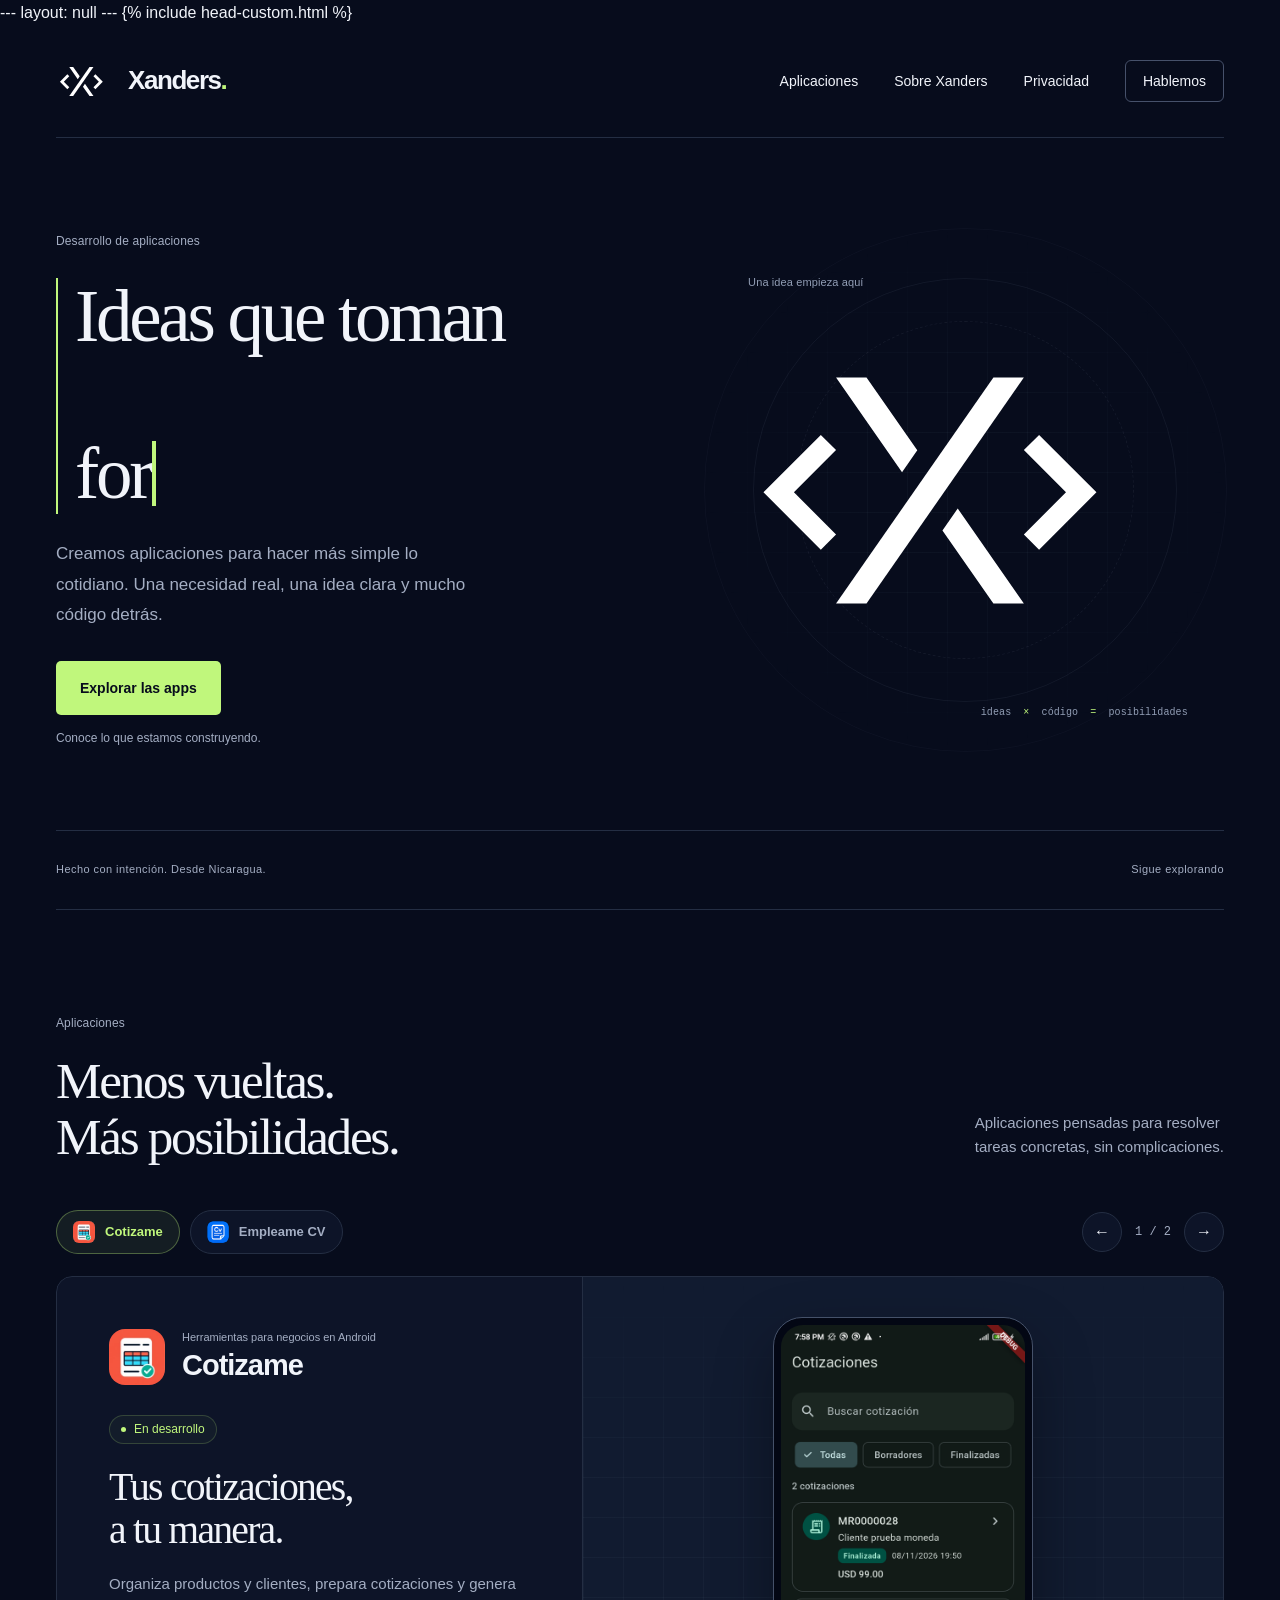
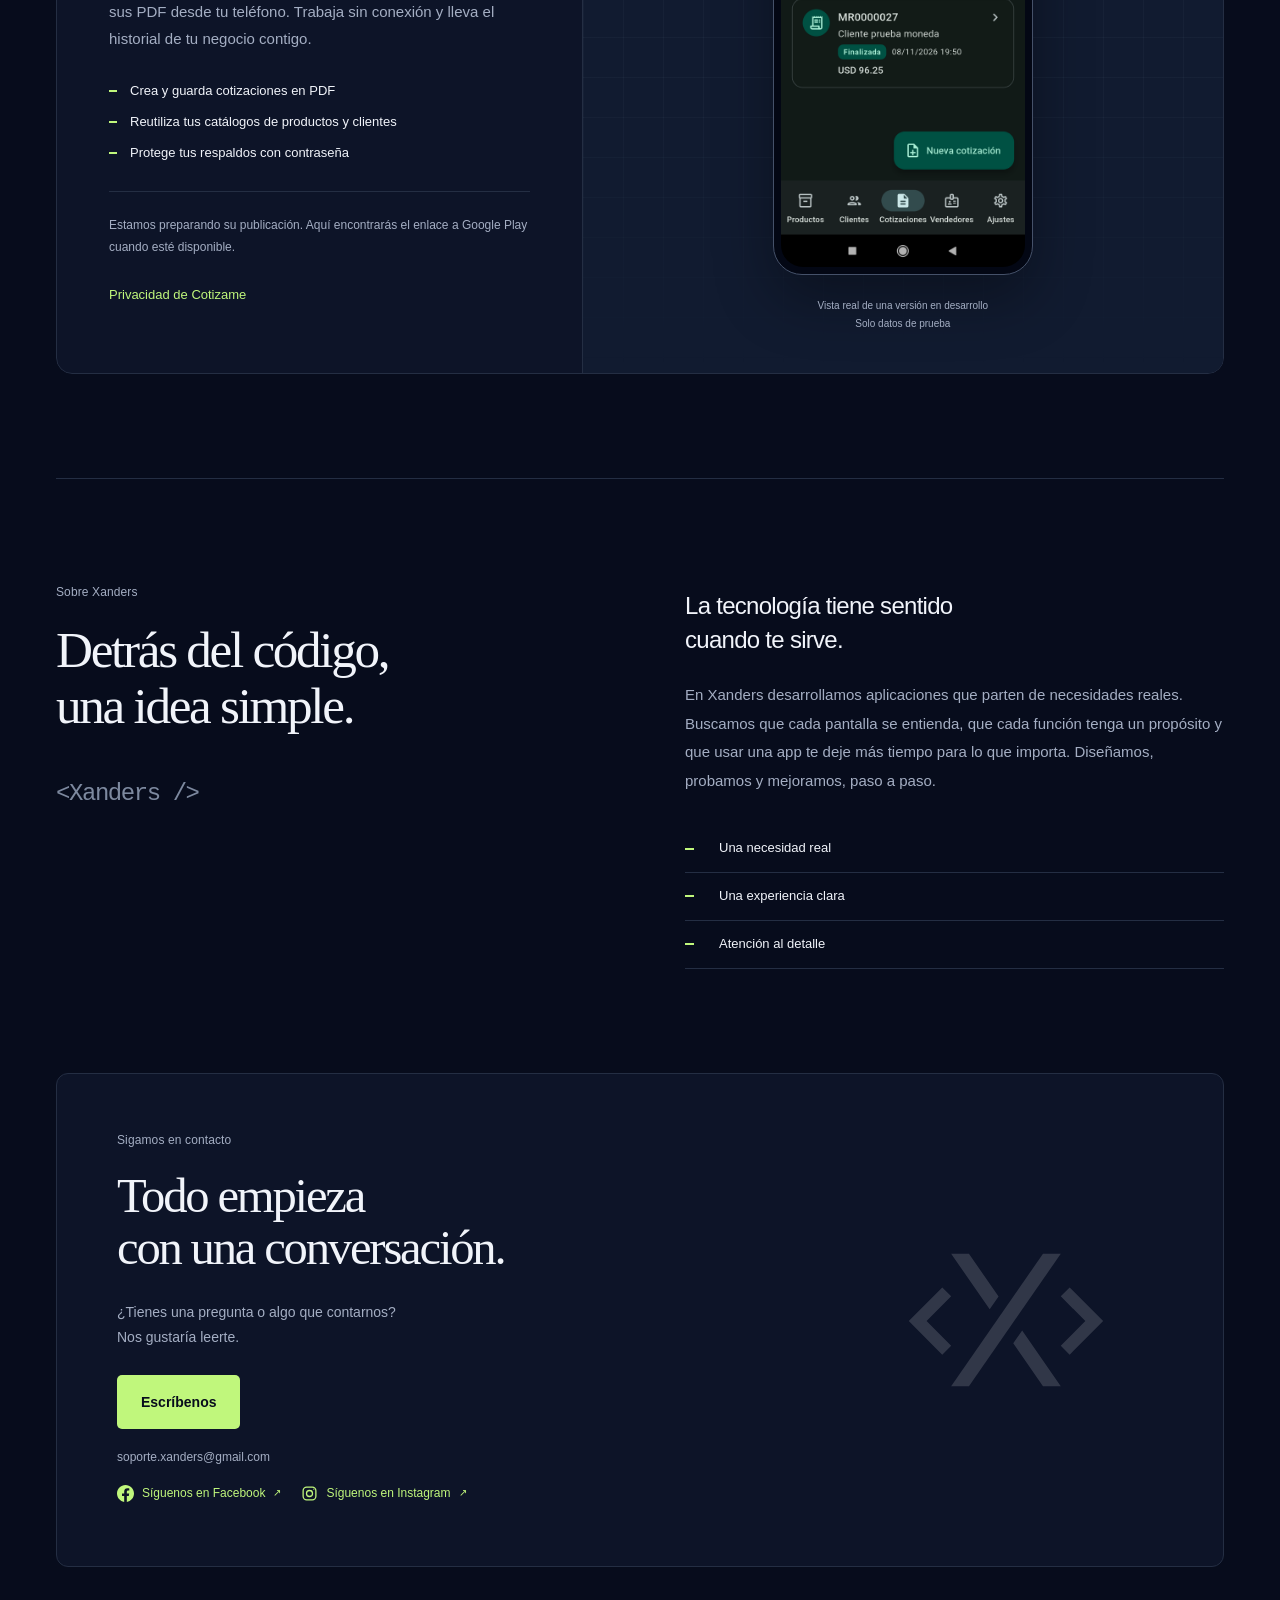
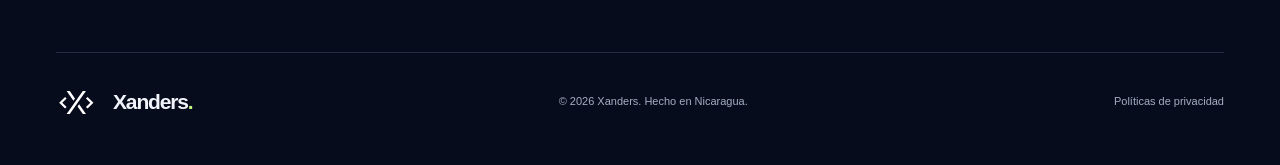
==== commit 46d0a22e: "Corrige estilos móviles del carrusel y actualiza versión de caché CSS" ====
--- a/index.html
+++ b/index.html
@@ -16,7 +16,7 @@
     <meta property="og:url" content="https://xanders.me/">
     <link rel="canonical" href="https://xanders.me/">
     <link rel="icon" href="/assets/xanders/favicon.svg" type="image/svg+xml">
-    <link rel="stylesheet" href="/assets/xanders/site.css?v=7">
+    <link rel="stylesheet" href="/assets/xanders/site.css?v=8">
     <title>Xanders — Ideas que toman forma de app</title>
     {% include head-custom.html %}
   </head>
--- a/assets/xanders/site.css
+++ b/assets/xanders/site.css
@@ -68,22 +68,23 @@
 .section-heading { display: flex; align-items: flex-end; justify-content: space-between; gap: 40px; margin-bottom: 46px; }
 h2 { font-size: clamp(36px, 4vw, 54px); margin-top: 20px; }
 .section-heading > p { color: var(--muted); font-size: 15px; padding-bottom: 5px; }
-.apps-carousel { display: flex; flex-direction: column; gap: 22px; }
-.carousel-toolbar { display: flex; align-items: center; justify-content: space-between; gap: 16px; flex-wrap: wrap; }
-.carousel-tabs { display: inline-flex; gap: 10px; flex-wrap: wrap; }
+.apps-carousel { display: flex; flex-direction: column; gap: 22px; width: 100%; min-width: 0; }
+.carousel-toolbar { display: flex; align-items: center; justify-content: space-between; gap: 14px 16px; flex-wrap: wrap; }
+.carousel-tabs { display: inline-flex; gap: 10px; flex-wrap: wrap; min-width: 0; }
 .carousel-tab { display: inline-flex; align-items: center; gap: 10px; min-height: 44px; padding: 8px 16px; border: 1px solid var(--line); border-radius: 999px; background: var(--surface); color: var(--muted); font: 600 13px/1.2 var(--body-font); cursor: pointer; transition: border-color 180ms ease, color 180ms ease, background-color 180ms ease; }
-.carousel-tab img { width: 22px; height: 22px; border-radius: 6px; }
+.carousel-tab img { width: 22px; height: 22px; border-radius: 6px; flex: 0 0 22px; }
 .carousel-tab:hover { border-color: #46516a; color: var(--text); }
 .carousel-tab.is-active { border-color: #c0f77c55; background: #c0f77c12; color: var(--accent); }
 .carousel-tab:focus-visible, .carousel-arrow:focus-visible { outline: 2px solid var(--accent); outline-offset: 4px; }
-.carousel-arrows { display: inline-flex; align-items: center; gap: 10px; }
+.carousel-arrows { display: inline-flex; align-items: center; gap: 10px; flex: 0 0 auto; }
 .carousel-arrow { display: inline-flex; align-items: center; justify-content: center; width: 40px; height: 40px; border: 1px solid var(--line); border-radius: 50%; background: var(--surface); color: var(--text); font-size: 16px; cursor: pointer; transition: border-color 180ms ease, color 180ms ease; }
 .carousel-arrow:hover { border-color: var(--accent); color: var(--accent); }
 .carousel-counter { min-width: 42px; text-align: center; font: 12px/1 var(--mono); color: var(--muted); }
-.apps-track { display: grid; gap: 28px; }
+.apps-viewport { width: 100%; min-width: 0; }
+.apps-track { display: grid; gap: 28px; width: 100%; min-width: 0; }
 .apps-carousel.is-carousel-ready .apps-viewport { overflow: hidden; border-radius: 16px; }
 .apps-carousel.is-carousel-ready .apps-track { display: flex; gap: 0; align-items: stretch; transition: transform 380ms cubic-bezier(.22, 1, .36, 1); }
-.apps-carousel.is-carousel-ready .app-card { flex: 0 0 100%; min-width: 0; }
+.apps-carousel.is-carousel-ready .app-card { flex: 0 0 100%; width: 100%; min-width: 0; }
 @media (prefers-reduced-motion: reduce) {
   .apps-carousel.is-carousel-ready .apps-track { transition: none; }
 }
@@ -276,6 +277,10 @@
   .section-heading > p { max-width: 330px; margin-top: 22px; font-size: 14px; }
   .desktop-break { display: none; }
   .app-card { grid-template-columns: 1fr; }
+  .carousel-toolbar { gap: 12px; }
+  .carousel-tabs { width: 100%; display: grid; grid-template-columns: 1fr 1fr; gap: 8px; }
+  .carousel-tab { justify-content: center; padding: 8px 10px; font-size: 12px; gap: 8px; }
+  .carousel-arrows { width: 100%; justify-content: space-between; }
   .app-copy { padding: 29px 24px; }
   .app-icon { width: 50px; height: 50px; flex-basis: 50px; }
   .app-platform { font-size: 10px; }
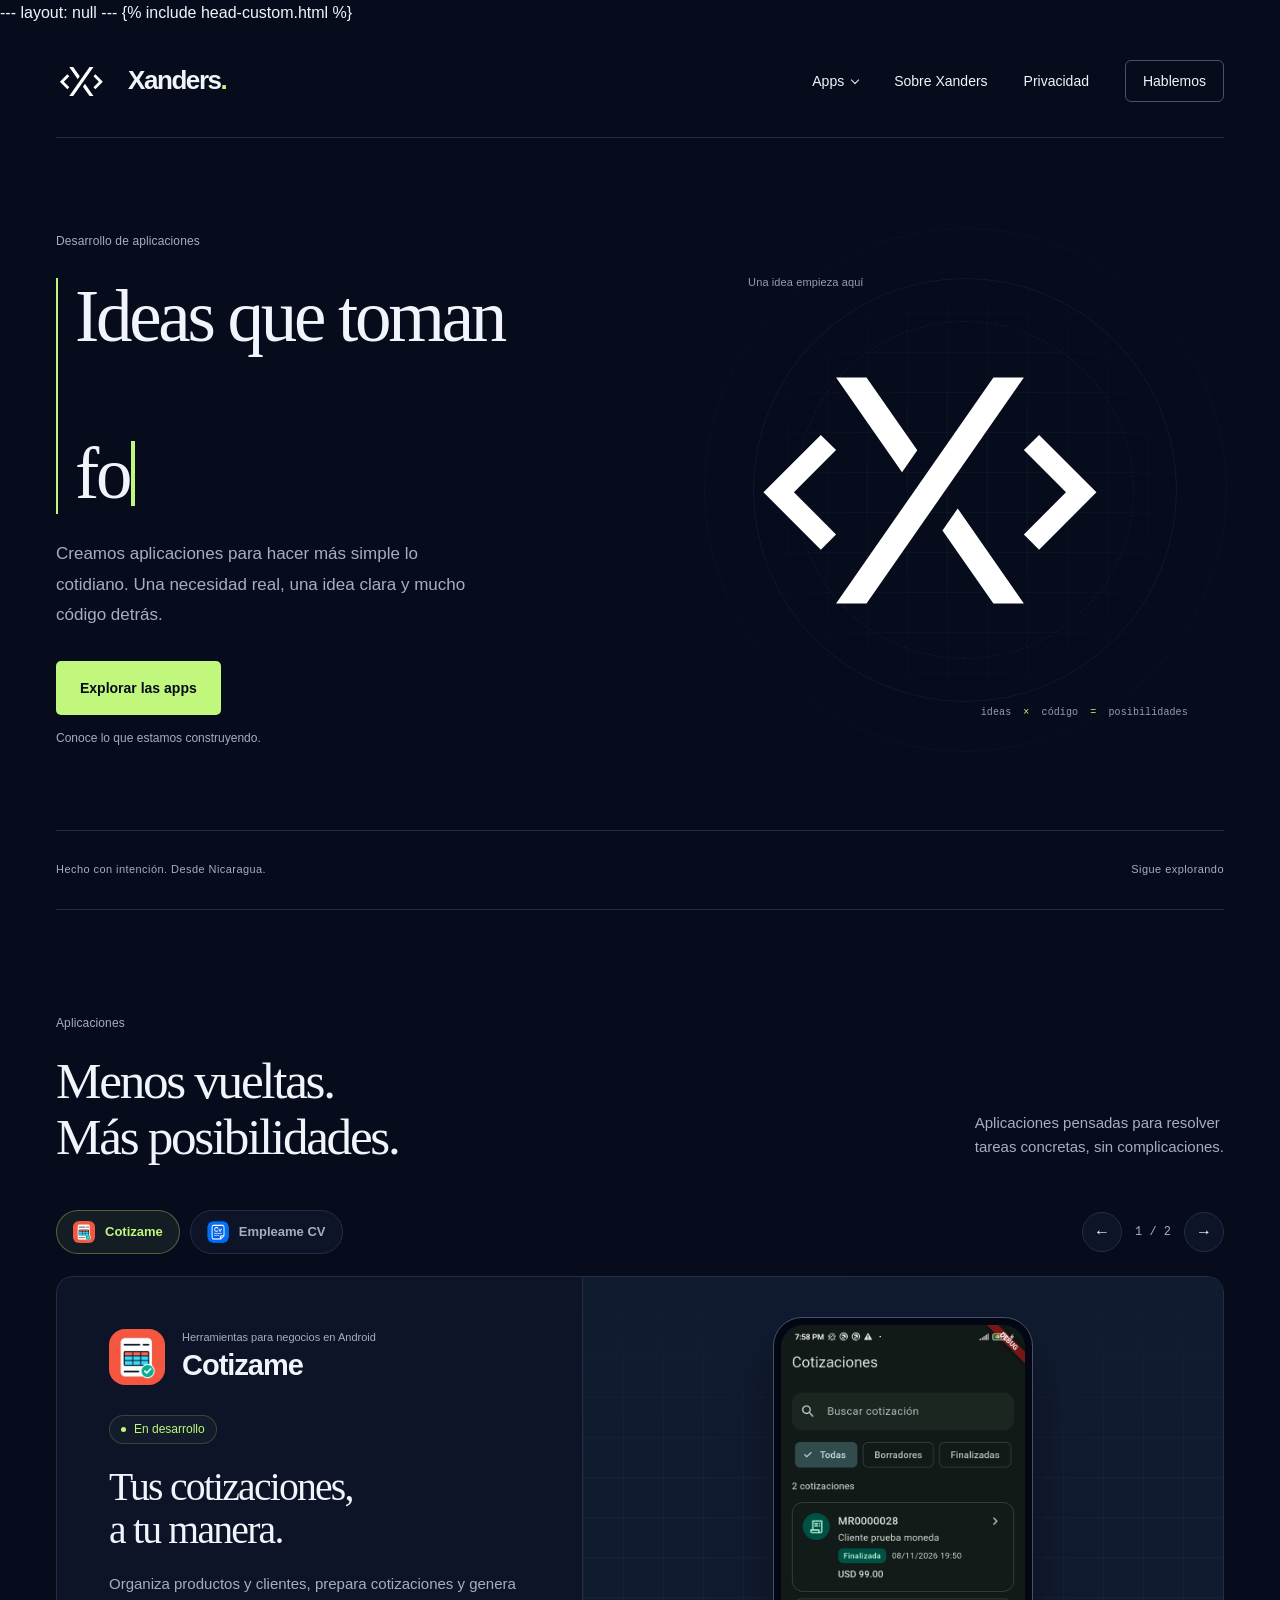
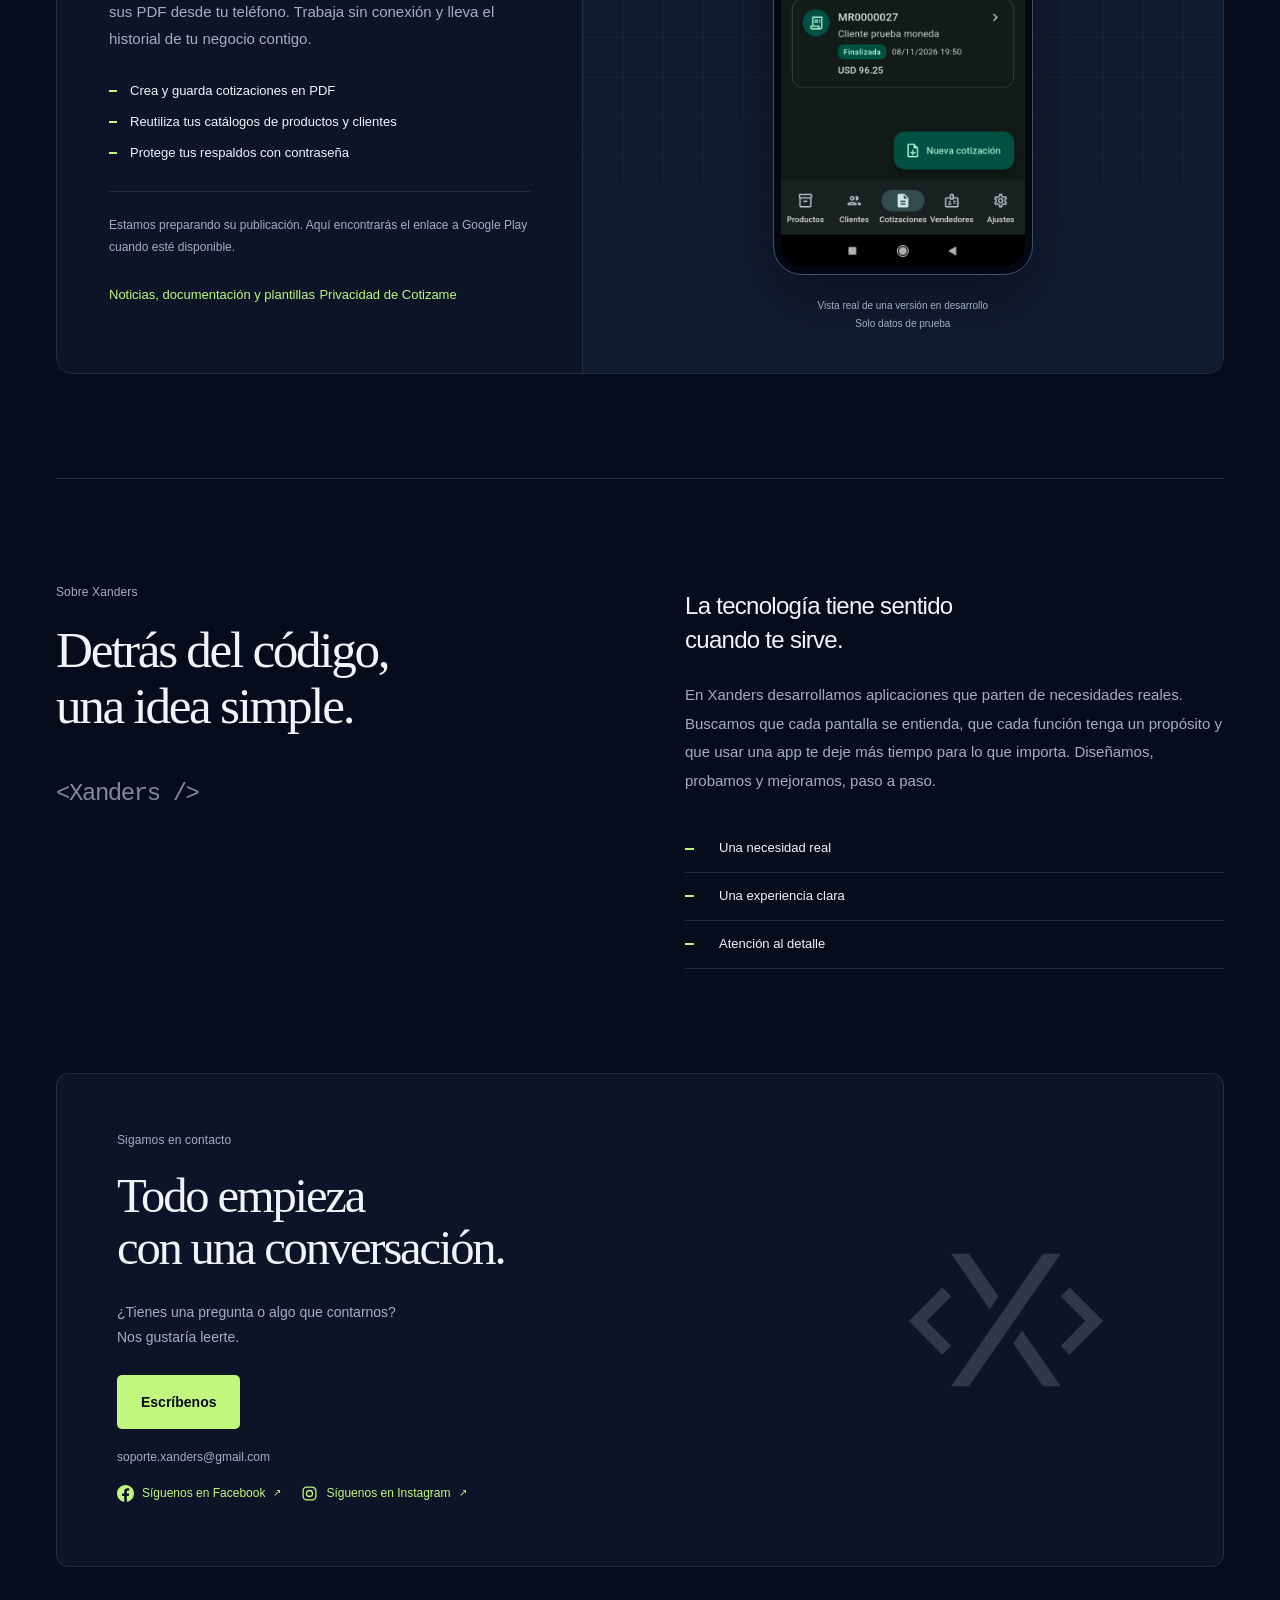
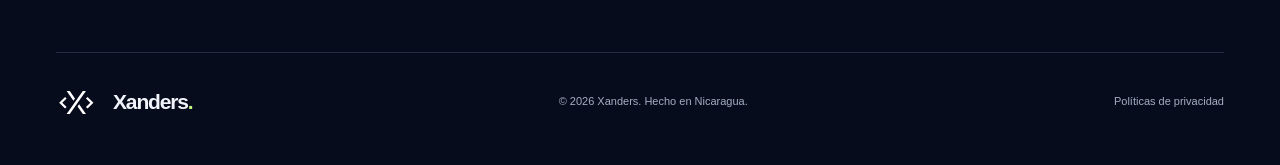
==== commit 6074ef8a: "Add Cotizame app hub and Apps menu" ====
--- a/index.html
+++ b/index.html
@@ -16,7 +16,7 @@
     <meta property="og:url" content="https://xanders.me/">
     <link rel="canonical" href="https://xanders.me/">
     <link rel="icon" href="/assets/xanders/favicon.svg" type="image/svg+xml">
-    <link rel="stylesheet" href="/assets/xanders/site.css?v=8">
+    <link rel="stylesheet" href="/assets/xanders/site.css?v=9">
     <title>Xanders — Ideas que toman forma de app</title>
     {% include head-custom.html %}
   </head>
@@ -29,7 +29,13 @@
         <span>Xanders<span class="brand-dot">.</span></span>
       </a>
       <nav aria-label="Navegación principal">
-        <a href="#aplicaciones">Aplicaciones</a>
+        <details class="nav-dropdown">
+          <summary>Apps</summary>
+          <div class="nav-dropdown-menu">
+            <a href="/#aplicaciones">Todas las apps</a>
+            <a href="/apps/cotizame/">Cotizame</a>
+          </div>
+        </details>
         <a href="#nosotros">Sobre Xanders</a>
         <a href="/privacidad/">Privacidad</a>
         <a class="nav-contact" href="#contacto">Hablemos</a>
@@ -112,6 +118,7 @@
                     <li><span aria-hidden="true"></span> Protege tus respaldos con contraseña</li>
                   </ul>
                   <p class="availability">Estamos preparando su publicación. Aquí encontrarás el enlace a Google Play cuando esté disponible.</p>
+                  <a class="text-link" href="/apps/cotizame/">Noticias, documentación y plantillas</a>
                   <a class="text-link" href="/cotizame/privacidad/">Privacidad de Cotizame</a>
                 </div>
 
--- a/assets/xanders/site.css
+++ b/assets/xanders/site.css
@@ -38,6 +38,16 @@
 .site-header nav { display: flex; align-items: center; gap: 36px; font-size: 14px; }
 .site-header nav a { padding-block: 12px; }
 .site-header nav a:hover { color: var(--accent); }
+.site-header nav .nav-dropdown { position: relative; }
+.site-header nav .nav-dropdown > summary { display: flex; align-items: center; gap: 8px; padding-block: 12px; list-style: none; cursor: pointer; }
+.site-header nav .nav-dropdown > summary::-webkit-details-marker { display: none; }
+.site-header nav .nav-dropdown > summary::after { content: ""; width: 6px; height: 6px; margin-top: -3px; border-right: 1px solid currentColor; border-bottom: 1px solid currentColor; transform: rotate(45deg); transition: transform 160ms ease, margin 160ms ease; }
+.site-header nav .nav-dropdown[open] > summary::after { margin-top: 3px; transform: rotate(225deg); }
+.site-header nav .nav-dropdown > summary:hover { color: var(--accent); }
+.site-header nav .nav-dropdown > summary:focus-visible { outline: 2px solid var(--accent); outline-offset: 4px; border-radius: 3px; }
+.nav-dropdown-menu { position: absolute; top: calc(100% - 2px); left: -14px; z-index: 10; display: grid; min-width: 180px; padding: 7px; border: 1px solid var(--line); border-radius: 8px; background: var(--surface); box-shadow: 0 14px 32px #0005; }
+.nav-dropdown-menu a { display: flex; align-items: center; min-height: 42px; padding: 10px 12px !important; border-radius: 5px; white-space: nowrap; }
+.nav-dropdown-menu a:hover { background: #c0f77c12; color: var(--accent); }
 .site-header .nav-contact { border: 1px solid #46516a; border-radius: 6px; padding: 9px 17px; }
 .nav-contact:hover { border-color: var(--accent); }
 .hero { display: grid; grid-template-columns: 1.2fr 1fr; align-items: center; column-gap: 30px; padding-top: 94px; }
@@ -170,6 +180,24 @@
 .policy-section p + p { margin-top: 12px; }
 .policy-section a { color: var(--accent); text-decoration: underline; text-underline-offset: 4px; }
 .policy-updated { margin-top: 10px; padding-top: 22px; border-top: 1px solid var(--line); color: var(--muted); font-size: 12px; }
+.cotizame-hub { padding-top: 78px; }
+.app-hub-header { padding-bottom: 46px; border-bottom: 1px solid var(--line); }
+.app-hub-heading { display: flex; align-items: center; gap: 22px; }
+.app-hub-icon { flex: 0 0 76px; width: 76px; height: 76px; border-radius: 20px; }
+.app-hub-header h1 { margin: 10px 0 15px; font-size: clamp(42px, 5.7vw, 72px); }
+.app-hub-description { max-width: 700px; color: var(--muted); font-size: 16px; line-height: 1.8; }
+.app-hub-header .status { margin-top: 22px; }
+.app-hub-shortcuts { display: flex; flex-wrap: wrap; gap: 10px; margin-top: 30px; }
+.app-hub-shortcuts a { display: inline-flex; align-items: center; min-height: 42px; padding: 9px 14px; border: 1px solid var(--line); border-radius: 6px; color: var(--text); font-size: 12px; }
+.app-hub-shortcuts a:hover { border-color: var(--accent); color: var(--accent); }
+.app-resource { display: grid; grid-template-columns: .7fr 1fr; gap: 48px; align-items: start; padding-block: 38px; border-bottom: 1px solid var(--line); }
+.app-resource h2 { margin-top: 10px; font-size: clamp(28px, 3vw, 38px); }
+.app-resource-description { max-width: 420px; margin-top: 12px; color: var(--muted); font-size: 13px; line-height: 1.8; }
+.app-resource-placeholder { padding: 22px 24px; border: 1px solid var(--line); border-radius: 10px; background: var(--surface); }
+.app-resource-placeholder .eyebrow { margin-bottom: 8px; color: var(--accent); }
+.app-resource-placeholder p:last-child { color: var(--muted); font-size: 13px; line-height: 1.8; }
+.app-hub-privacy { display: inline-flex; margin-top: 30px; color: var(--accent); font-size: 13px; text-underline-offset: 4px; }
+.app-hub-privacy:hover { text-decoration: underline; }
 .typing { position: relative; padding-right: 0.12em; }
 .typed-line { position: relative; display: block; min-height: 1.08em; }
 
@@ -223,6 +251,7 @@
   .brand { font-size: 23px; gap: 8px; }
   .brand img { width: 47px; }
   .site-header .nav-contact { padding: 9px 12px; }
+  .nav-dropdown-menu { left: -8px; }
   .hero { grid-template-columns: 1.25fr 1fr; padding-top: 60px; gap: 15px; }
   h1 { font-size: 49px; }
   .hero-art { min-height: 320px; }
@@ -256,7 +285,9 @@
   .site-header .brand { margin-right: auto; }
   .site-header nav { width: 100%; justify-content: space-between; gap: 0; font-size: 12px; }
   .site-header nav a { min-height: 44px; display: inline-flex; align-items: center; }
+  .site-header nav .nav-dropdown > summary { min-height: 44px; padding-block: 0; }
   .site-header .nav-contact { padding: 8px; }
+  .nav-dropdown-menu { top: 100%; left: 0; }
   .hero { grid-template-columns: 1fr; padding-top: 47px; gap: 0; }
   .eyebrow { font-size: 10px; gap: 10px; }
   h1 { font-size: clamp(43px, 9.8vw, 59px); margin-block: 22px; }
@@ -314,6 +345,17 @@
   .policy-section { padding-block: 22px; }
   .policy-section h2 { font-size: 24px; }
   .policy-section p { font-size: 13px; }
+  .cotizame-hub.section { padding-block: 48px 60px; }
+  .app-hub-header { padding-bottom: 32px; }
+  .app-hub-heading { align-items: flex-start; gap: 14px; }
+  .app-hub-icon { flex-basis: 56px; width: 56px; height: 56px; border-radius: 14px; }
+  .app-hub-header h1 { margin-block: 4px 12px; font-size: clamp(38px, 9vw, 56px); }
+  .app-hub-description { font-size: 14px; }
+  .app-hub-shortcuts { gap: 8px; margin-top: 24px; }
+  .app-hub-shortcuts a { padding-inline: 10px; font-size: 11px; }
+  .app-resource { grid-template-columns: 1fr; gap: 18px; padding-block: 28px; }
+  .app-resource h2 { font-size: 30px; }
+  .app-resource-placeholder { padding: 18px; }
 }
 
 @media (max-width: 360px) {
